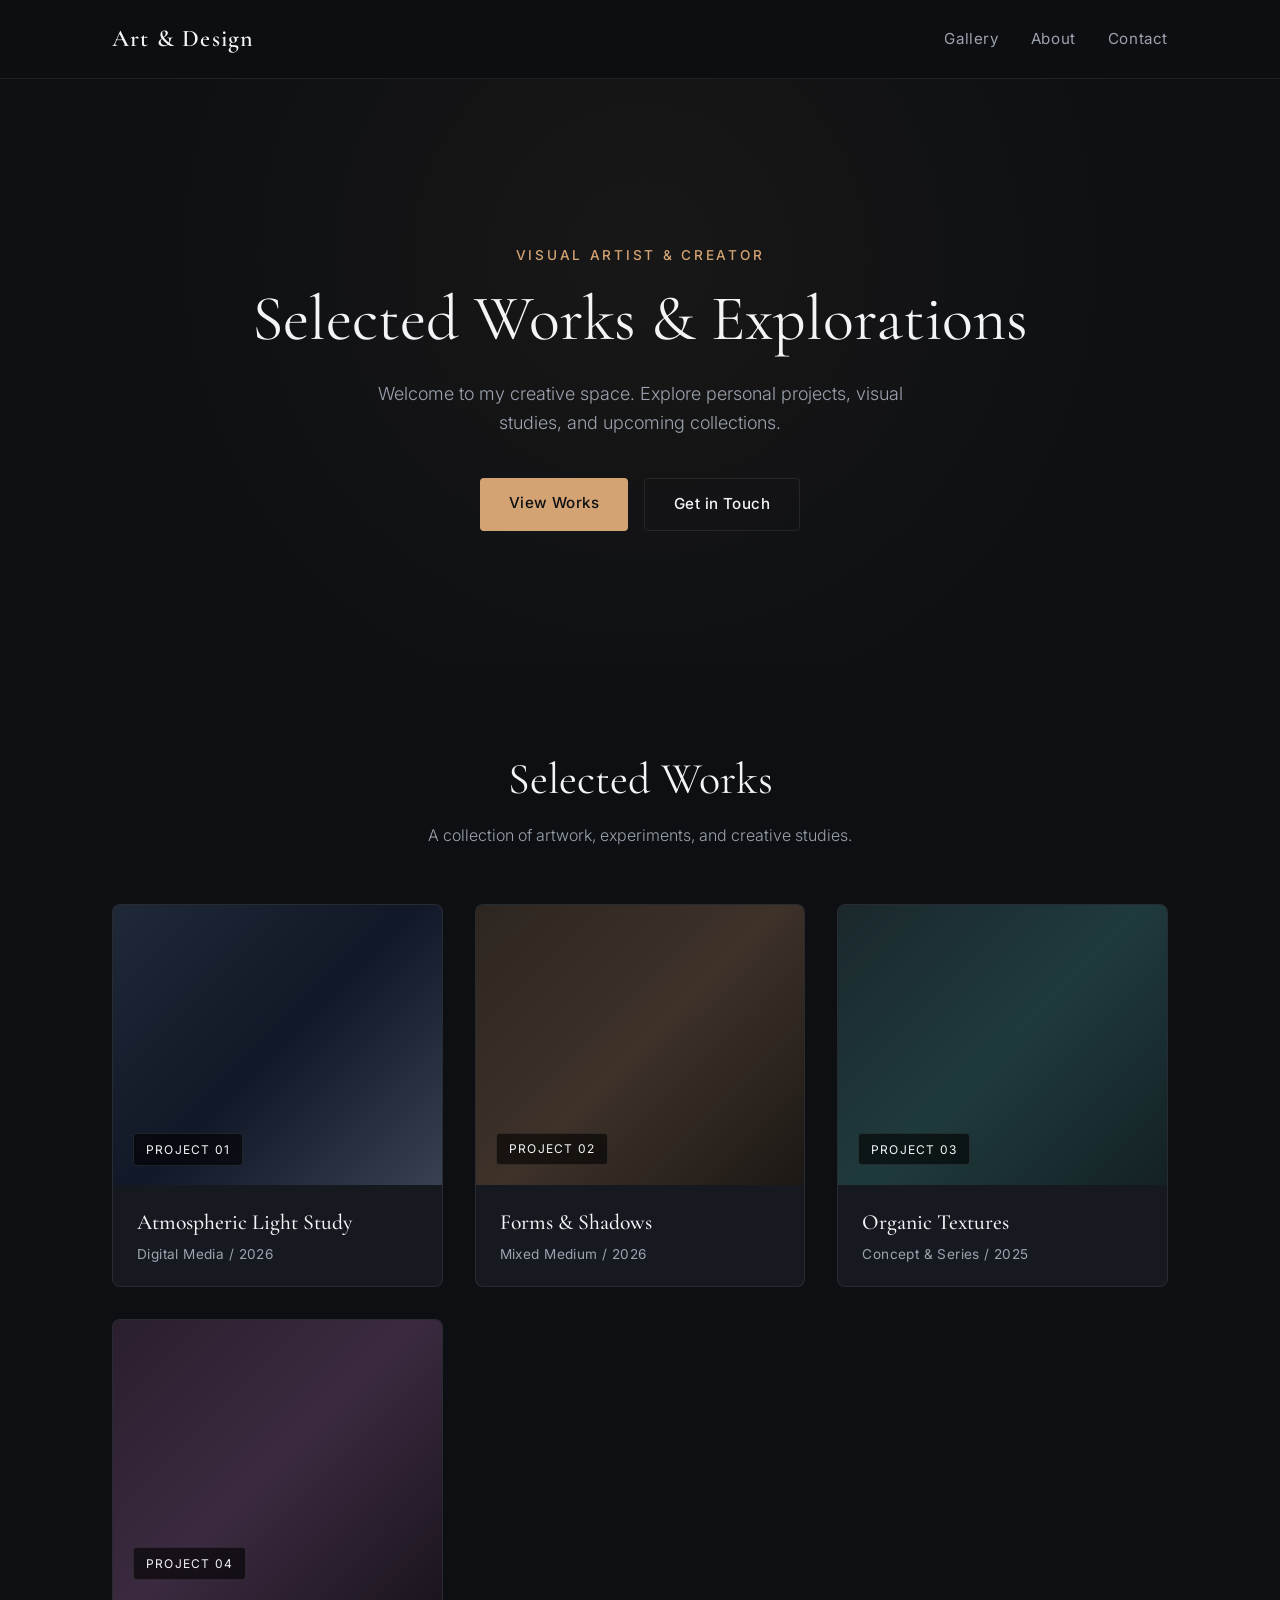
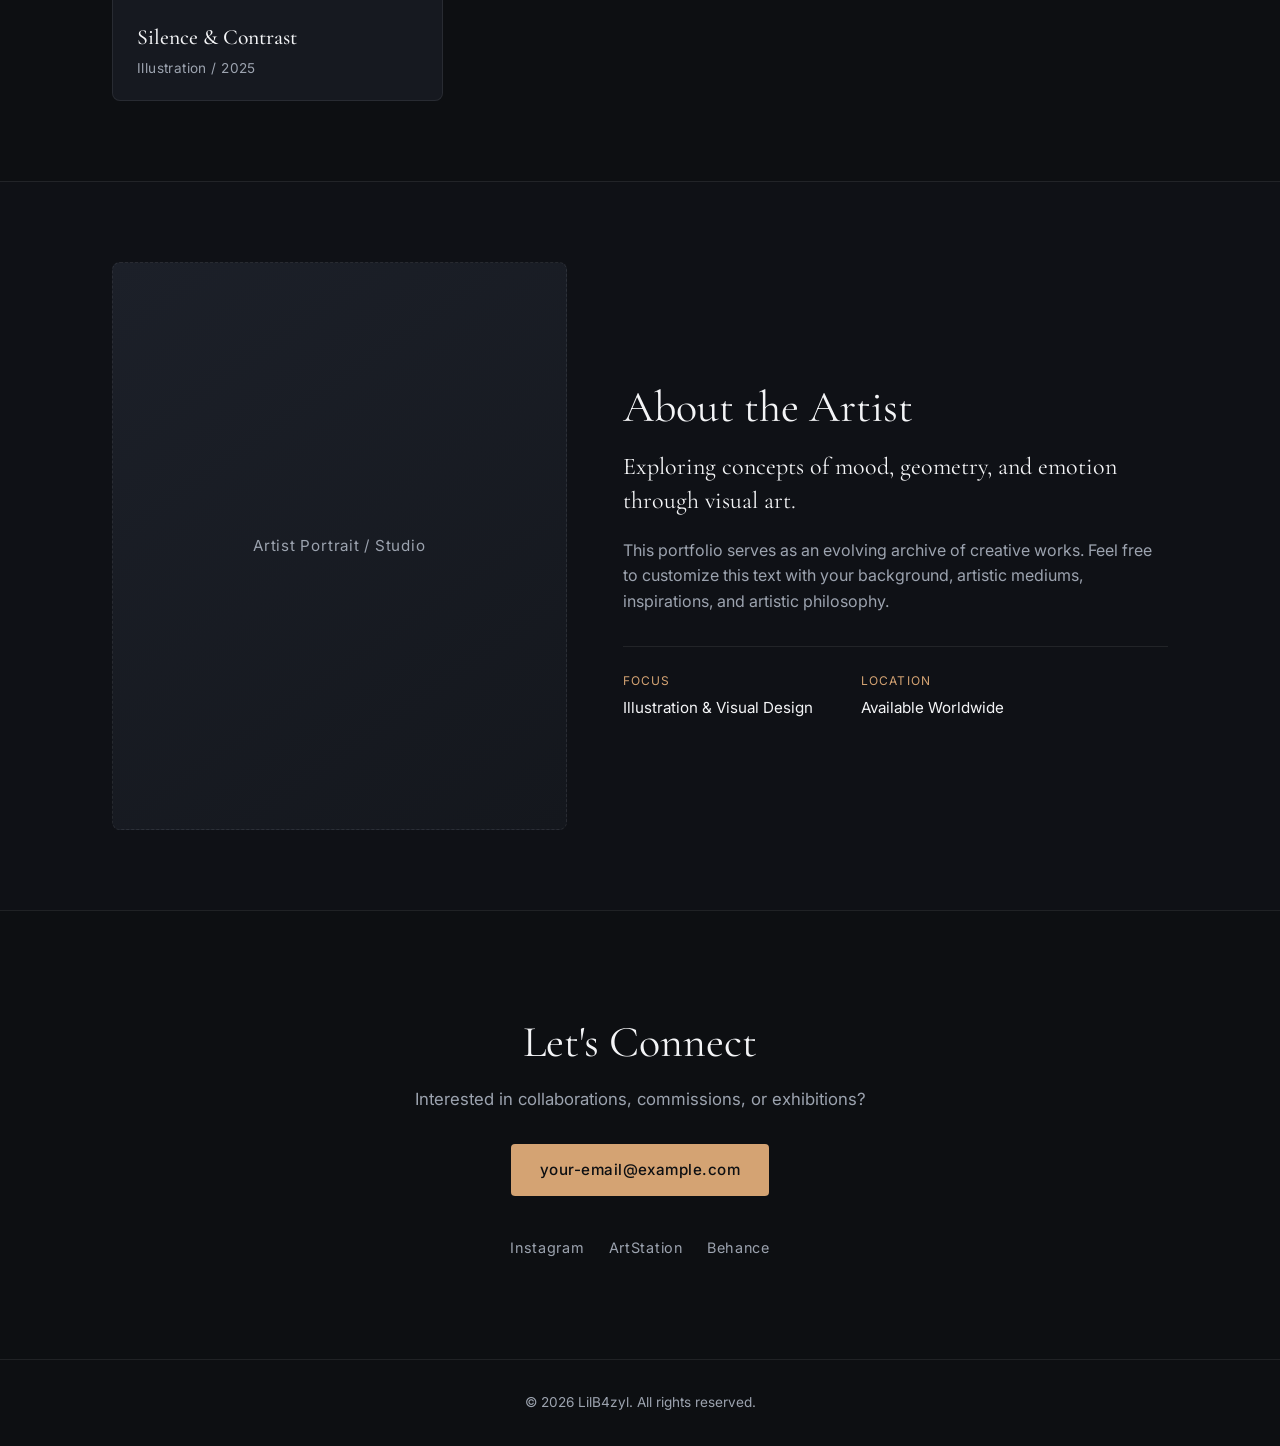
==== index.html @ 08ea194c "Add index.html and style.css for portfolio" ====
<!DOCTYPE html>
<html lang="en">
<head>
  <meta charset="UTF-8">
  <meta name="viewport" content="width=device-width, initial-scale=1.0">
  <meta name="description" content="Artistic portfolio showcasing selected creative works, projects, and visual art.">
  <title>Portfolio — Creative Works</title>
  
  <!-- Google Fonts for artistic & editorial typography -->
  <link rel="preconnect" href="https://fonts.googleapis.com">
  <link rel="preconnect" href="https://fonts.gstatic.com" crossorigin>
  <link href="https://fonts.googleapis.com/css2?family=Cormorant+Garamond:ital,wght@0,400;0,600;1,400&family=Inter:wght@300;400;500&display=swap" rel="stylesheet">
  
  <!-- Main Stylesheet -->
  <link rel="stylesheet" href="style.css">
</head>
<body>

  <!-- Navigation Bar -->
  <header class="site-header" id="header">
    <div class="nav-container">
      <a href="#hero" class="brand-logo">Art &amp; Design</a>
      <nav class="nav-menu" id="nav-menu">
        <a href="#gallery" class="nav-link">Gallery</a>
        <a href="#about" class="nav-link">About</a>
        <a href="#contact" class="nav-link">Contact</a>
      </nav>
    </div>
  </header>

  <!-- Hero Section -->
  <section class="hero-section" id="hero">
    <div class="hero-content">
      <p class="hero-tagline">Visual Artist &amp; Creator</p>
      <h1 class="hero-title">Selected Works &amp; Explorations</h1>
      <p class="hero-description">
        Welcome to my creative space. Explore personal projects, visual studies, and upcoming collections.
      </p>
      <div class="hero-actions">
        <a href="#gallery" class="btn btn-primary">View Works</a>
        <a href="#contact" class="btn btn-secondary">Get in Touch</a>
      </div>
    </div>
  </section>

  <!-- Gallery Section -->
  <main>
    <section class="gallery-section" id="gallery">
      <div class="section-container">
        <div class="section-header">
          <h2 class="section-title">Selected Works</h2>
          <p class="section-subtitle">A collection of artwork, experiments, and creative studies.</p>
        </div>

        <div class="gallery-grid" id="gallery-grid">
          <!-- Artwork Card 1 -->
          <article class="art-card">
            <div class="art-card-preview preview-1">
              <span class="preview-badge">Project 01</span>
            </div>
            <div class="art-card-info">
              <h3 class="art-card-title">Atmospheric Light Study</h3>
              <p class="art-card-meta">Digital Media / 2026</p>
            </div>
          </article>

          <!-- Artwork Card 2 -->
          <article class="art-card">
            <div class="art-card-preview preview-2">
              <span class="preview-badge">Project 02</span>
            </div>
            <div class="art-card-info">
              <h3 class="art-card-title">Forms &amp; Shadows</h3>
              <p class="art-card-meta">Mixed Medium / 2026</p>
            </div>
          </article>

          <!-- Artwork Card 3 -->
          <article class="art-card">
            <div class="art-card-preview preview-3">
              <span class="preview-badge">Project 03</span>
            </div>
            <div class="art-card-info">
              <h3 class="art-card-title">Organic Textures</h3>
              <p class="art-card-meta">Concept &amp; Series / 2025</p>
            </div>
          </article>

          <!-- Artwork Card 4 -->
          <article class="art-card">
            <div class="art-card-preview preview-4">
              <span class="preview-badge">Project 04</span>
            </div>
            <div class="art-card-info">
              <h3 class="art-card-title">Silence &amp; Contrast</h3>
              <p class="art-card-meta">Illustration / 2025</p>
            </div>
          </article>
        </div>
      </div>
    </section>

    <!-- About Section -->
    <section class="about-section" id="about">
      <div class="section-container about-grid">
        <div class="about-visual">
          <div class="portrait-placeholder">
            <span>Artist Portrait / Studio</span>
          </div>
        </div>
        <div class="about-text">
          <h2 class="section-title">About the Artist</h2>
          <p class="about-lead">
            Exploring concepts of mood, geometry, and emotion through visual art.
          </p>
          <p class="about-body">
            This portfolio serves as an evolving archive of creative works. 
            Feel free to customize this text with your background, artistic mediums, inspirations, and artistic philosophy.
          </p>
          <div class="about-details">
            <div class="detail-item">
              <span class="detail-label">Focus</span>
              <span class="detail-value">Illustration &amp; Visual Design</span>
            </div>
            <div class="detail-item">
              <span class="detail-label">Location</span>
              <span class="detail-value">Available Worldwide</span>
            </div>
          </div>
        </div>
      </div>
    </section>

    <!-- Contact Section -->
    <section class="contact-section" id="contact">
      <div class="section-container contact-container">
        <h2 class="section-title">Let's Connect</h2>
        <p class="contact-subtitle">Interested in collaborations, commissions, or exhibitions?</p>
        <div class="contact-links">
          <a href="mailto:your-email@example.com" class="btn btn-primary" id="email-button">your-email@example.com</a>
        </div>
        <div class="social-links">
          <a href="#" class="social-link" target="_blank" rel="noopener noreferrer">Instagram</a>
          <a href="#" class="social-link" target="_blank" rel="noopener noreferrer">ArtStation</a>
          <a href="#" class="social-link" target="_blank" rel="noopener noreferrer">Behance</a>
        </div>
      </div>
    </section>
  </main>

  <!-- Footer -->
  <footer class="site-footer">
    <div class="footer-container">
      <p>&copy; 2026 LilB4zyl. All rights reserved.</p>
    </div>
  </footer>

</body>
</html>
---- style.css ----
/* ==========================================================================
   Artistic Portfolio Stylesheet
   - Simple, modern, and easily customizable design system
   ========================================================================== */

/* --------------------------------------------------------------------------
   1. Design Tokens & CSS Variables
   Change these colors and fonts to easily tweak the entire look and feel.
   -------------------------------------------------------------------------- */
:root {
  --bg-color: #0d0f12;          /* Deep dark canvas background */
  --surface-color: #161920;     /* Card and panel background */
  --surface-hover: #1e222b;     /* Card hover background */
  --border-color: rgba(255, 255, 255, 0.08);

  --text-main: #f3f4f6;         /* Primary text */
  --text-muted: #9ca3af;        /* Secondary & subtitle text */
  --accent: #d4a373;            /* Warm artistic accent */
  --accent-light: #faedcd;

  --font-serif: 'Cormorant Garamond', Georgia, serif;
  --font-sans: 'Inter', -apple-system, BlinkMacSystemFont, 'Segoe UI', Roboto, sans-serif;

  --max-width: 1120px;
  --transition: all 0.3s ease;
}

/* --------------------------------------------------------------------------
   2. Reset & Global Styles
   -------------------------------------------------------------------------- */
* {
  margin: 0;
  padding: 0;
  box-sizing: border-box;
}

html {
  scroll-behavior: smooth;
  font-size: 16px;
}

body {
  background-color: var(--bg-color);
  color: var(--text-main);
  font-family: var(--font-sans);
  line-height: 1.6;
  -webkit-font-smoothing: antialiased;
}

a {
  color: inherit;
  text-decoration: none;
  transition: var(--transition);
}

/* --------------------------------------------------------------------------
   3. Header & Navigation
   -------------------------------------------------------------------------- */
.site-header {
  position: sticky;
  top: 0;
  z-index: 100;
  background: rgba(13, 15, 18, 0.85);
  backdrop-filter: blur(12px);
  border-bottom: 1px solid var(--border-color);
}

.nav-container {
  max-width: var(--max-width);
  margin: 0 auto;
  padding: 1.25rem 2rem;
  display: flex;
  justify-content: space-between;
  align-items: center;
}

.brand-logo {
  font-family: var(--font-serif);
  font-size: 1.5rem;
  font-weight: 600;
  letter-spacing: 0.05em;
  color: var(--text-main);
}

.brand-logo:hover {
  color: var(--accent);
}

.nav-menu {
  display: flex;
  gap: 2rem;
}

.nav-link {
  font-size: 0.95rem;
  color: var(--text-muted);
  font-weight: 400;
  letter-spacing: 0.04em;
}

.nav-link:hover {
  color: var(--accent);
}

/* --------------------------------------------------------------------------
   4. Hero Section
   -------------------------------------------------------------------------- */
.hero-section {
  min-height: 65vh;
  display: flex;
  align-items: center;
  justify-content: center;
  text-align: center;
  padding: 6rem 2rem 4rem;
  background: radial-gradient(circle at 50% 30%, rgba(212, 163, 115, 0.06), transparent 70%);
}

.hero-content {
  max-width: 780px;
}

.hero-tagline {
  text-transform: uppercase;
  letter-spacing: 0.2em;
  font-size: 0.85rem;
  color: var(--accent);
  margin-bottom: 1rem;
  font-weight: 500;
}

.hero-title {
  font-family: var(--font-serif);
  font-size: clamp(2.5rem, 5vw, 4.2rem);
  font-weight: 400;
  line-height: 1.15;
  margin-bottom: 1.5rem;
  color: var(--text-main);
}

.hero-description {
  font-size: 1.125rem;
  color: var(--text-muted);
  font-weight: 300;
  margin-bottom: 2.5rem;
  max-width: 580px;
  margin-left: auto;
  margin-right: auto;
}

.hero-actions {
  display: flex;
  gap: 1rem;
  justify-content: center;
  flex-wrap: wrap;
}

/* --------------------------------------------------------------------------
   5. Buttons
   -------------------------------------------------------------------------- */
.btn {
  display: inline-block;
  padding: 0.85rem 1.8rem;
  border-radius: 4px;
  font-size: 0.95rem;
  font-weight: 500;
  letter-spacing: 0.03em;
  cursor: pointer;
  transition: var(--transition);
}

.btn-primary {
  background-color: var(--accent);
  color: #0d0f12;
}

.btn-primary:hover {
  background-color: var(--accent-light);
  transform: translateY(-2px);
}

.btn-secondary {
  border: 1px solid var(--border-color);
  background-color: transparent;
  color: var(--text-main);
}

.btn-secondary:hover {
  border-color: var(--text-muted);
  background-color: rgba(255, 255, 255, 0.05);
}

/* --------------------------------------------------------------------------
   6. Shared Section Layout
   -------------------------------------------------------------------------- */
.section-container {
  max-width: var(--max-width);
  margin: 0 auto;
  padding: 5rem 2rem;
}

.section-header {
  text-align: center;
  margin-bottom: 3.5rem;
}

.section-title {
  font-family: var(--font-serif);
  font-size: clamp(2rem, 3.5vw, 2.75rem);
  font-weight: 400;
  margin-bottom: 0.5rem;
}

.section-subtitle {
  color: var(--text-muted);
  font-size: 1rem;
  font-weight: 300;
}

/* --------------------------------------------------------------------------
   7. Gallery Section & Cards
   -------------------------------------------------------------------------- */
.gallery-grid {
  display: grid;
  grid-template-columns: repeat(auto-fit, minmax(280px, 1fr));
  gap: 2rem;
}

.art-card {
  background: var(--surface-color);
  border-radius: 8px;
  overflow: hidden;
  border: 1px solid var(--border-color);
  transition: var(--transition);
  cursor: pointer;
}

.art-card:hover {
  transform: translateY(-6px);
  border-color: rgba(212, 163, 115, 0.35);
  box-shadow: 0 16px 30px rgba(0, 0, 0, 0.4);
}

.art-card-preview {
  height: 280px;
  display: flex;
  align-items: flex-end;
  justify-content: flex-start;
  padding: 1.25rem;
  position: relative;
  background-size: cover;
  background-position: center;
}

/* Artistic gradient previews (replace with your actual image urls: background-image: url('...')) */
.preview-1 {
  background: linear-gradient(135deg, #1f2937, #111827, #374151);
}

.preview-2 {
  background: linear-gradient(135deg, #2d2620, #3e3229, #1c1815);
}

.preview-3 {
  background: linear-gradient(135deg, #1b282c, #1f3a3d, #142124);
}

.preview-4 {
  background: linear-gradient(135deg, #2a1f2d, #3b2a40, #1b151e);
}

.preview-badge {
  font-size: 0.75rem;
  text-transform: uppercase;
  letter-spacing: 0.1em;
  background: rgba(0, 0, 0, 0.6);
  backdrop-filter: blur(4px);
  padding: 0.35rem 0.75rem;
  border-radius: 4px;
  color: var(--text-main);
  border: 1px solid rgba(255, 255, 255, 0.1);
}

.art-card-info {
  padding: 1.25rem 1.5rem;
}

.art-card-title {
  font-family: var(--font-serif);
  font-size: 1.35rem;
  font-weight: 500;
  margin-bottom: 0.25rem;
}

.art-card-meta {
  color: var(--text-muted);
  font-size: 0.85rem;
  letter-spacing: 0.03em;
}

/* --------------------------------------------------------------------------
   8. About Section
   -------------------------------------------------------------------------- */
.about-section {
  border-top: 1px solid var(--border-color);
  background: rgba(22, 25, 32, 0.3);
}

.about-grid {
  display: grid;
  grid-template-columns: 1fr 1.2fr;
  gap: 3.5rem;
  align-items: center;
}

.portrait-placeholder {
  width: 100%;
  aspect-ratio: 4 / 5;
  background: linear-gradient(145deg, #1c2029, #14171d);
  border: 1px dashed var(--border-color);
  border-radius: 8px;
  display: flex;
  align-items: center;
  justify-content: center;
  color: var(--text-muted);
  font-size: 0.95rem;
  letter-spacing: 0.05em;
}

.about-lead {
  font-family: var(--font-serif);
  font-size: 1.5rem;
  line-height: 1.4;
  color: var(--text-main);
  margin-bottom: 1.25rem;
}

.about-body {
  color: var(--text-muted);
  font-size: 1rem;
  margin-bottom: 2rem;
}

.about-details {
  display: flex;
  gap: 3rem;
  border-top: 1px solid var(--border-color);
  padding-top: 1.5rem;
}

.detail-label {
  display: block;
  font-size: 0.75rem;
  text-transform: uppercase;
  letter-spacing: 0.1em;
  color: var(--accent);
  margin-bottom: 0.25rem;
}

.detail-value {
  font-size: 0.95rem;
  color: var(--text-main);
}

/* --------------------------------------------------------------------------
   9. Contact Section
   -------------------------------------------------------------------------- */
.contact-section {
  border-top: 1px solid var(--border-color);
}

.contact-container {
  text-align: center;
  padding: 6rem 2rem;
}

.contact-subtitle {
  color: var(--text-muted);
  margin-bottom: 2rem;
  font-size: 1.05rem;
}

.contact-links {
  margin-bottom: 2.5rem;
}

.social-links {
  display: flex;
  justify-content: center;
  gap: 1.5rem;
}

.social-link {
  color: var(--text-muted);
  font-size: 0.9rem;
  letter-spacing: 0.05em;
  position: relative;
  padding-bottom: 4px;
}

.social-link:hover {
  color: var(--accent);
}

/* --------------------------------------------------------------------------
   10. Footer
   -------------------------------------------------------------------------- */
.site-footer {
  border-top: 1px solid var(--border-color);
  padding: 2rem;
  text-align: center;
  font-size: 0.85rem;
  color: var(--text-muted);
}

/* --------------------------------------------------------------------------
   11. Responsiveness
   -------------------------------------------------------------------------- */
@media (max-width: 768px) {
  .nav-container {
    flex-direction: column;
    gap: 1rem;
  }

  .about-grid {
    grid-template-columns: 1fr;
    gap: 2rem;
  }

  .about-details {
    flex-direction: column;
    gap: 1rem;
  }
}
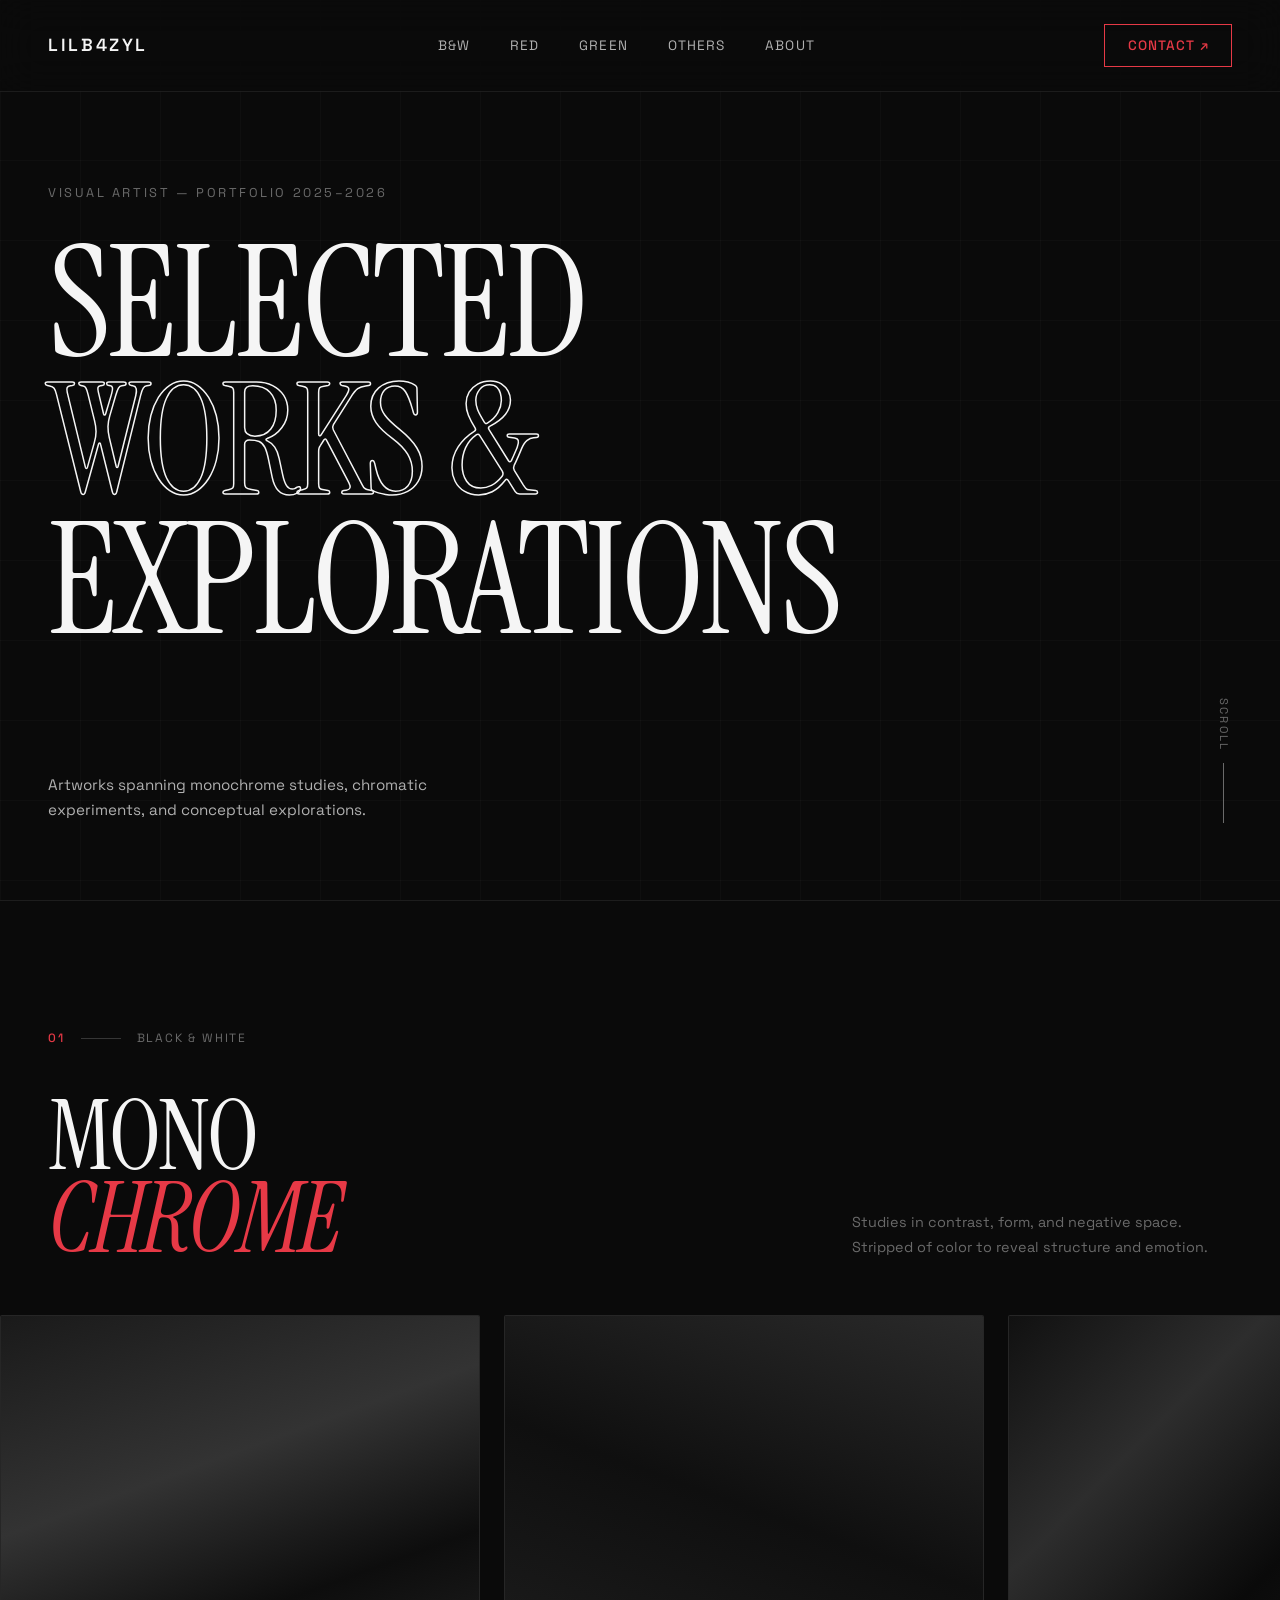
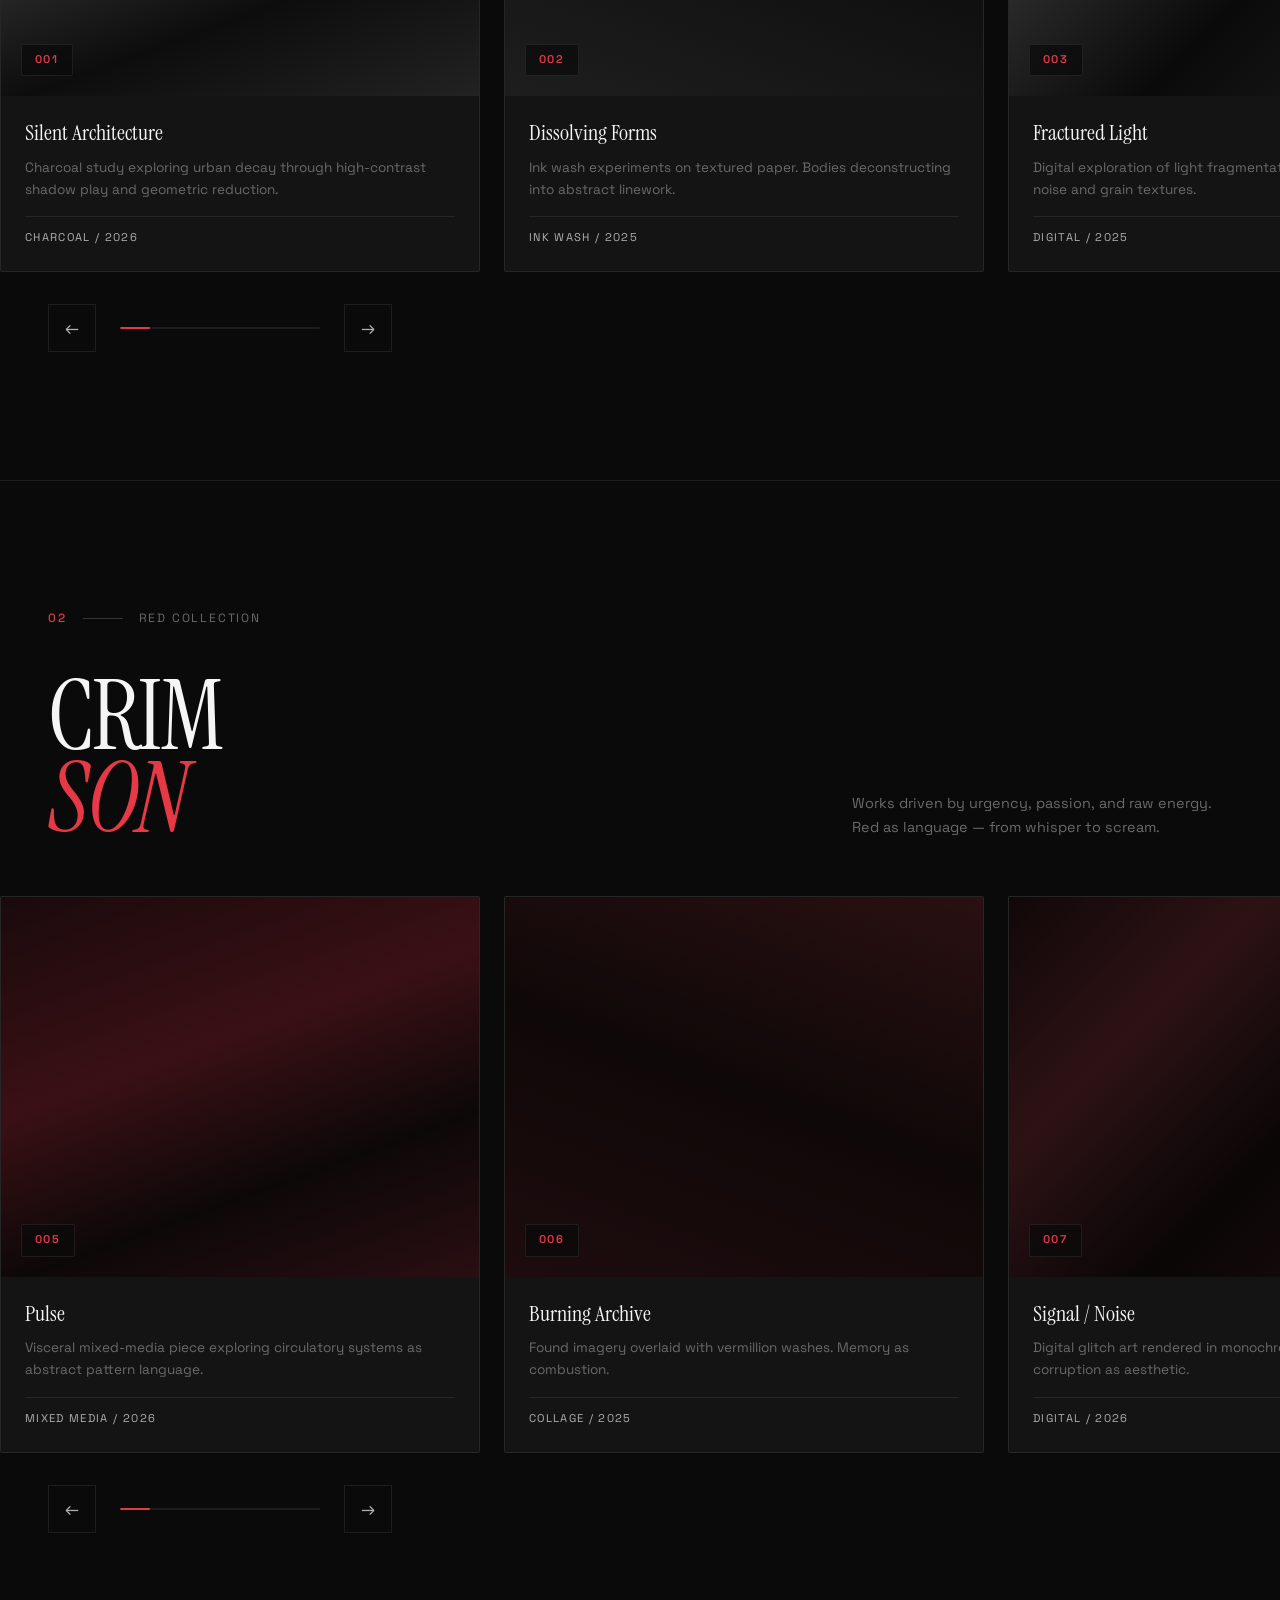
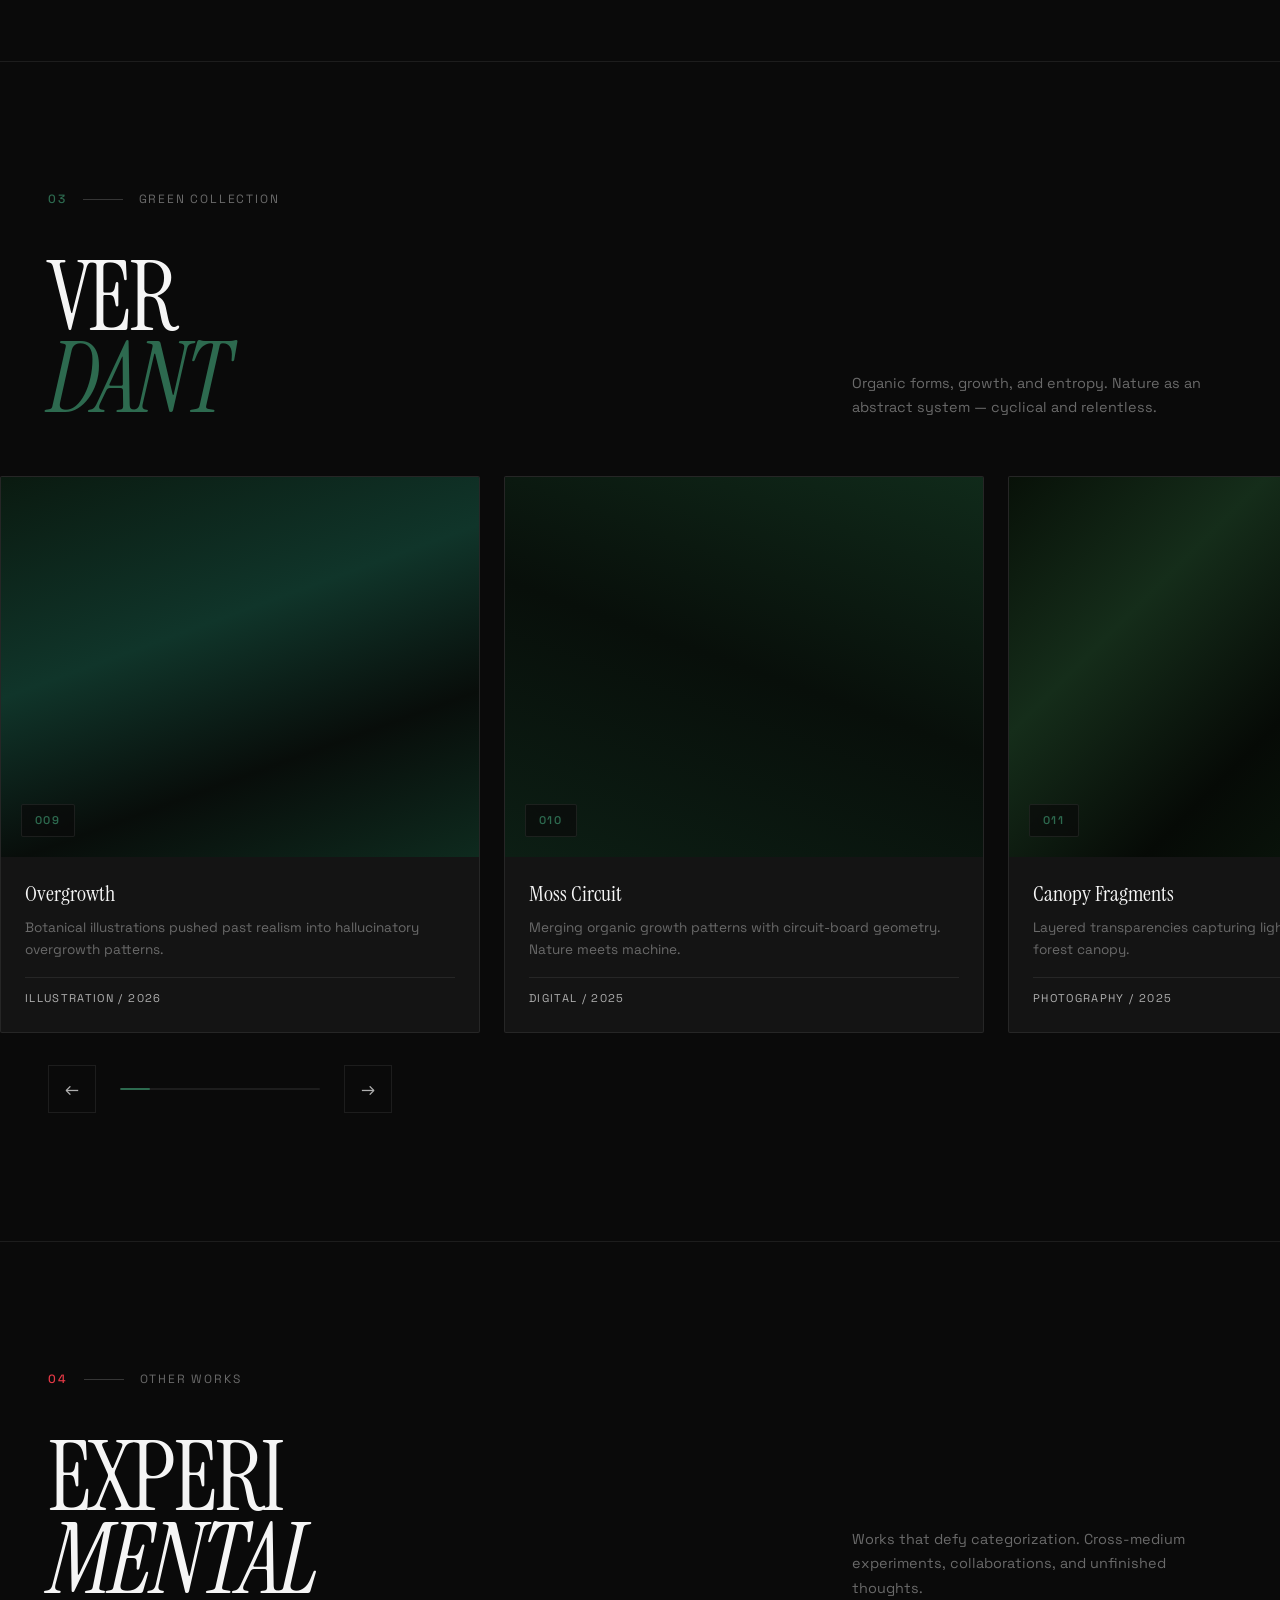
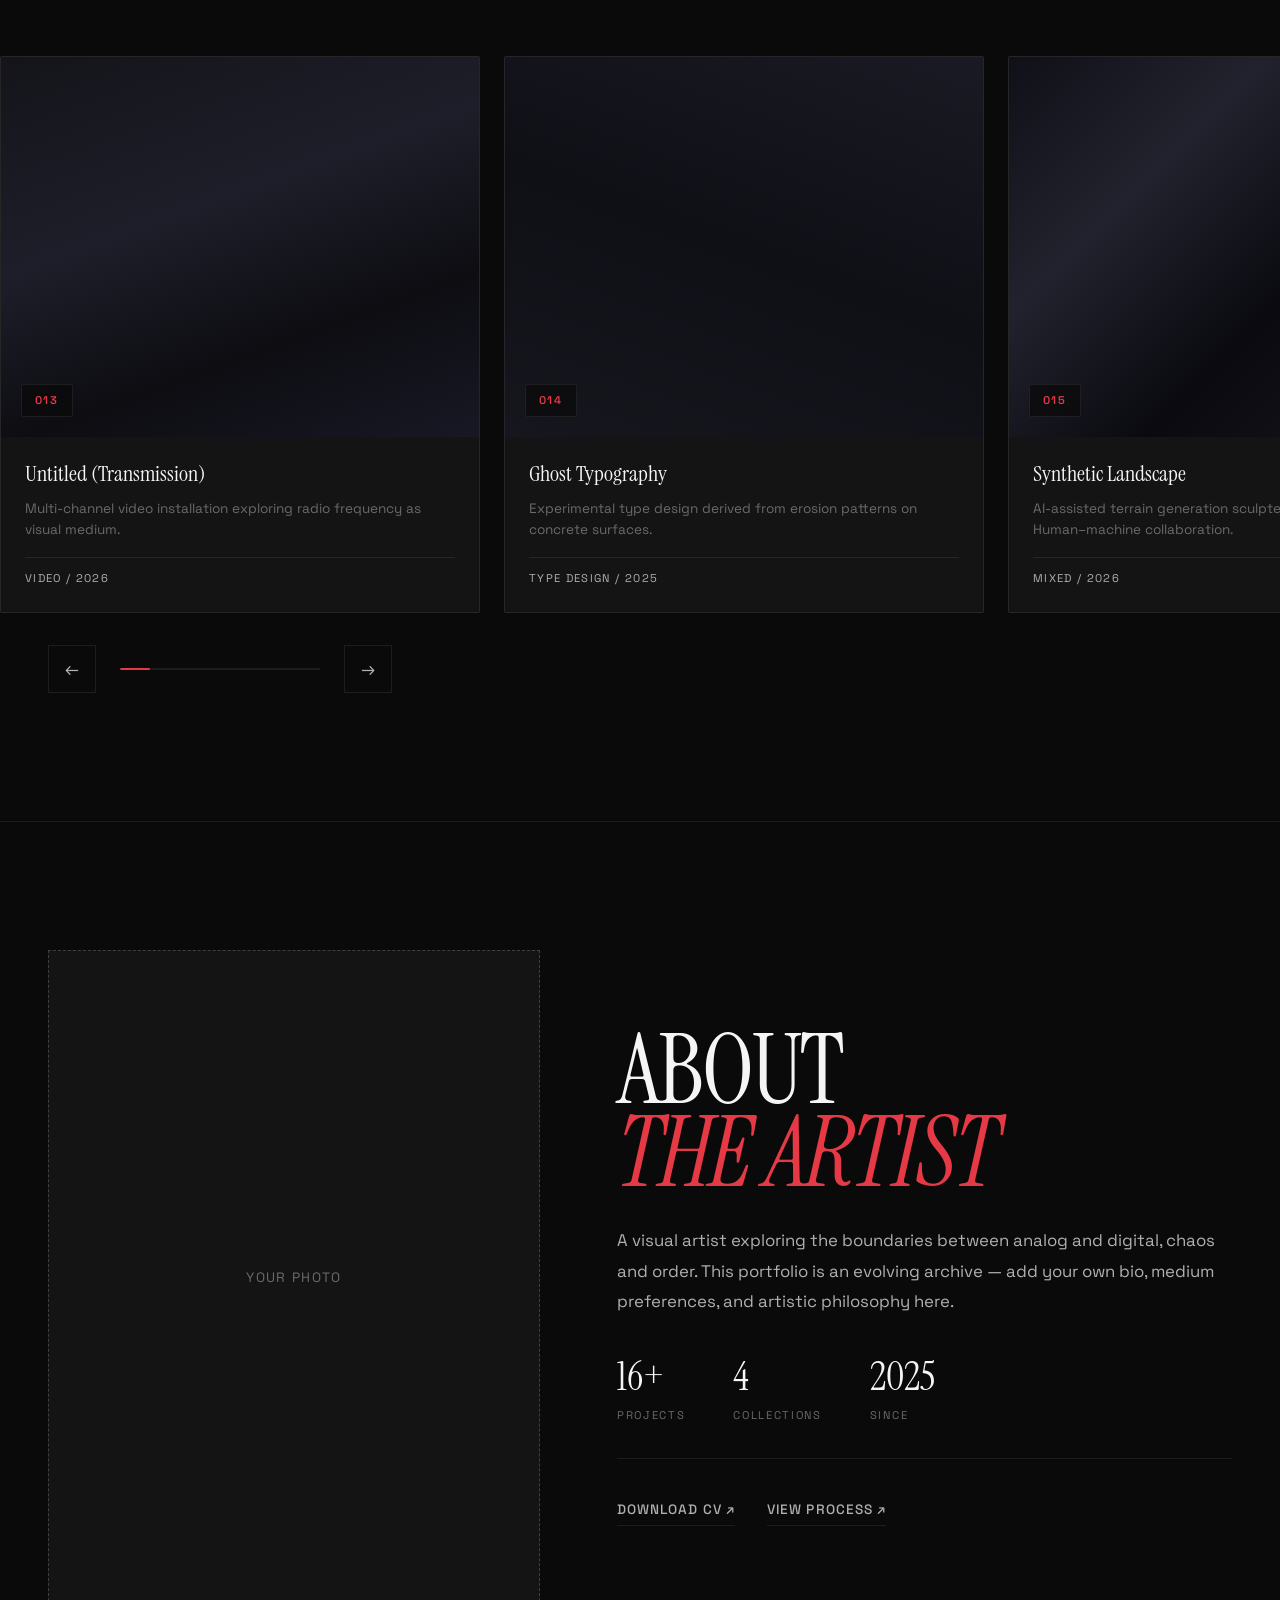
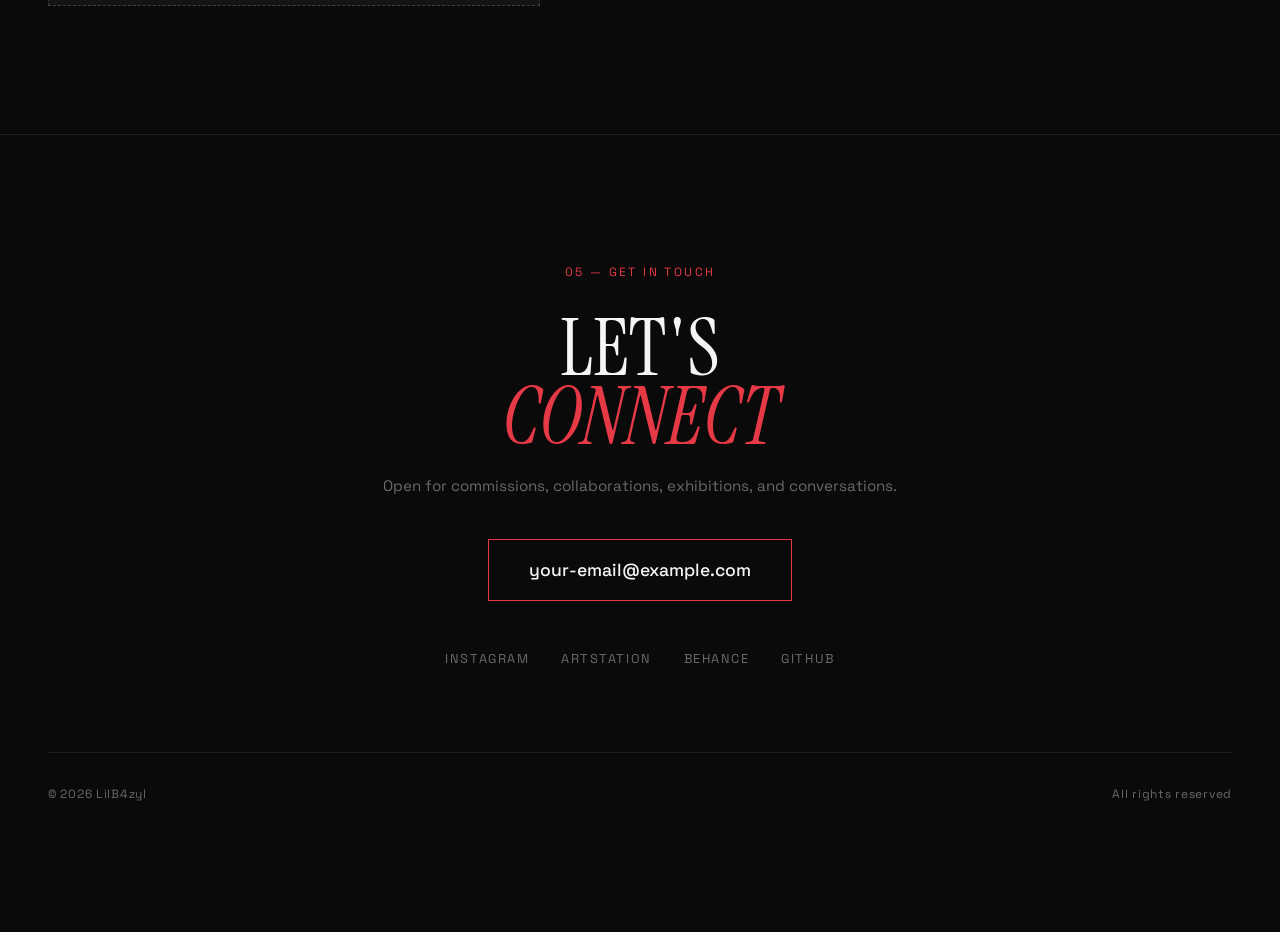
==== commit 9597d9e4: "edit" ====
--- a/index.html
+++ b/index.html
@@ -3,157 +3,406 @@
 <head>
   <meta charset="UTF-8">
   <meta name="viewport" content="width=device-width, initial-scale=1.0">
-  <meta name="description" content="Artistic portfolio showcasing selected creative works, projects, and visual art.">
-  <title>Portfolio — Creative Works</title>
-  
-  <!-- Google Fonts for artistic & editorial typography -->
+  <meta name="description" content="Artistic portfolio — visual works across monochrome, red, green, and experimental collections.">
+  <title>LilB4zyl — Portfolio</title>
+
   <link rel="preconnect" href="https://fonts.googleapis.com">
   <link rel="preconnect" href="https://fonts.gstatic.com" crossorigin>
-  <link href="https://fonts.googleapis.com/css2?family=Cormorant+Garamond:ital,wght@0,400;0,600;1,400&family=Inter:wght@300;400;500&display=swap" rel="stylesheet">
-  
-  <!-- Main Stylesheet -->
+  <link href="https://fonts.googleapis.com/css2?family=Space+Grotesk:wght@300;400;500;600;700&family=Instrument+Serif:ital@0;1&display=swap" rel="stylesheet">
+
   <link rel="stylesheet" href="style.css">
 </head>
 <body>
 
-  <!-- Navigation Bar -->
-  <header class="site-header" id="header">
-    <div class="nav-container">
-      <a href="#hero" class="brand-logo">Art &amp; Design</a>
-      <nav class="nav-menu" id="nav-menu">
-        <a href="#gallery" class="nav-link">Gallery</a>
-        <a href="#about" class="nav-link">About</a>
-        <a href="#contact" class="nav-link">Contact</a>
-      </nav>
-    </div>
+  <!-- Loader Overlay -->
+  <div class="loader" id="loader">
+    <div class="loader-text">PORTFOLIO</div>
+    <div class="loader-bar"><div class="loader-fill"></div></div>
+  </div>
+
+  <!-- Navigation -->
+  <header class="nav" id="nav">
+    <a href="#hero" class="nav-brand">LilB4zyl</a>
+    <nav class="nav-links">
+      <a href="#bw" class="nav-link" data-index="01">B&W</a>
+      <a href="#red" class="nav-link" data-index="02">Red</a>
+      <a href="#green" class="nav-link" data-index="03">Green</a>
+      <a href="#others" class="nav-link" data-index="04">Others</a>
+      <a href="#about" class="nav-link" data-index="05">About</a>
+    </nav>
+    <a href="#contact" class="nav-cta">Contact ↗</a>
   </header>
 
   <!-- Hero Section -->
-  <section class="hero-section" id="hero">
-    <div class="hero-content">
-      <p class="hero-tagline">Visual Artist &amp; Creator</p>
-      <h1 class="hero-title">Selected Works &amp; Explorations</h1>
-      <p class="hero-description">
-        Welcome to my creative space. Explore personal projects, visual studies, and upcoming collections.
-      </p>
-      <div class="hero-actions">
-        <a href="#gallery" class="btn btn-primary">View Works</a>
-        <a href="#contact" class="btn btn-secondary">Get in Touch</a>
-      </div>
-    </div>
-  </section>
-
-  <!-- Gallery Section -->
-  <main>
-    <section class="gallery-section" id="gallery">
-      <div class="section-container">
-        <div class="section-header">
-          <h2 class="section-title">Selected Works</h2>
-          <p class="section-subtitle">A collection of artwork, experiments, and creative studies.</p>
-        </div>
-
-        <div class="gallery-grid" id="gallery-grid">
-          <!-- Artwork Card 1 -->
-          <article class="art-card">
-            <div class="art-card-preview preview-1">
-              <span class="preview-badge">Project 01</span>
-            </div>
-            <div class="art-card-info">
-              <h3 class="art-card-title">Atmospheric Light Study</h3>
-              <p class="art-card-meta">Digital Media / 2026</p>
-            </div>
-          </article>
-
-          <!-- Artwork Card 2 -->
-          <article class="art-card">
-            <div class="art-card-preview preview-2">
-              <span class="preview-badge">Project 02</span>
-            </div>
-            <div class="art-card-info">
-              <h3 class="art-card-title">Forms &amp; Shadows</h3>
-              <p class="art-card-meta">Mixed Medium / 2026</p>
-            </div>
-          </article>
-
-          <!-- Artwork Card 3 -->
-          <article class="art-card">
-            <div class="art-card-preview preview-3">
-              <span class="preview-badge">Project 03</span>
-            </div>
-            <div class="art-card-info">
-              <h3 class="art-card-title">Organic Textures</h3>
-              <p class="art-card-meta">Concept &amp; Series / 2025</p>
-            </div>
-          </article>
-
-          <!-- Artwork Card 4 -->
-          <article class="art-card">
-            <div class="art-card-preview preview-4">
-              <span class="preview-badge">Project 04</span>
-            </div>
-            <div class="art-card-info">
-              <h3 class="art-card-title">Silence &amp; Contrast</h3>
-              <p class="art-card-meta">Illustration / 2025</p>
-            </div>
-          </article>
-        </div>
-      </div>
-    </section>
-
-    <!-- About Section -->
-    <section class="about-section" id="about">
-      <div class="section-container about-grid">
-        <div class="about-visual">
-          <div class="portrait-placeholder">
-            <span>Artist Portrait / Studio</span>
-          </div>
-        </div>
-        <div class="about-text">
-          <h2 class="section-title">About the Artist</h2>
-          <p class="about-lead">
-            Exploring concepts of mood, geometry, and emotion through visual art.
-          </p>
-          <p class="about-body">
-            This portfolio serves as an evolving archive of creative works. 
-            Feel free to customize this text with your background, artistic mediums, inspirations, and artistic philosophy.
-          </p>
-          <div class="about-details">
-            <div class="detail-item">
-              <span class="detail-label">Focus</span>
-              <span class="detail-value">Illustration &amp; Visual Design</span>
-            </div>
-            <div class="detail-item">
-              <span class="detail-label">Location</span>
-              <span class="detail-value">Available Worldwide</span>
-            </div>
-          </div>
-        </div>
-      </div>
-    </section>
-
-    <!-- Contact Section -->
-    <section class="contact-section" id="contact">
-      <div class="section-container contact-container">
-        <h2 class="section-title">Let's Connect</h2>
-        <p class="contact-subtitle">Interested in collaborations, commissions, or exhibitions?</p>
-        <div class="contact-links">
-          <a href="mailto:your-email@example.com" class="btn btn-primary" id="email-button">your-email@example.com</a>
-        </div>
-        <div class="social-links">
-          <a href="#" class="social-link" target="_blank" rel="noopener noreferrer">Instagram</a>
-          <a href="#" class="social-link" target="_blank" rel="noopener noreferrer">ArtStation</a>
-          <a href="#" class="social-link" target="_blank" rel="noopener noreferrer">Behance</a>
-        </div>
-      </div>
-    </section>
-  </main>
-
-  <!-- Footer -->
-  <footer class="site-footer">
-    <div class="footer-container">
-      <p>&copy; 2026 LilB4zyl. All rights reserved.</p>
+  <section class="hero" id="hero">
+    <div class="hero-inner">
+      <p class="hero-eyebrow">Visual Artist — Portfolio 2025–2026</p>
+      <h1 class="hero-title">
+        <span class="title-line">SELECTED</span>
+        <span class="title-line title-outline">WORKS &</span>
+        <span class="title-line">EXPLORATIONS</span>
+      </h1>
+      <div class="hero-footer">
+        <p class="hero-desc">Artworks spanning monochrome studies, chromatic experiments, and conceptual explorations.</p>
+        <a href="#bw" class="scroll-indicator">
+          <span class="scroll-text">Scroll</span>
+          <span class="scroll-line"></span>
+        </a>
+      </div>
+    </div>
+    <!-- Decorative grid lines -->
+    <div class="hero-grid-overlay"></div>
+  </section>
+
+  <!-- ============================================================
+       SECTION: BLACK & WHITE ARTWORKS
+       ============================================================ -->
+  <section class="gallery-section" id="bw">
+    <div class="section-label">
+      <span class="label-index">01</span>
+      <span class="label-line"></span>
+      <span class="label-text">Black & White</span>
+    </div>
+
+    <div class="section-intro">
+      <h2 class="section-title">MONO<br><em>CHROME</em></h2>
+      <p class="section-desc">Studies in contrast, form, and negative space. Stripped of color to reveal structure and emotion.</p>
+    </div>
+
+    <!-- Horizontal Scrolling Gallery -->
+    <div class="carousel-wrapper">
+      <div class="carousel" data-carousel="bw">
+        <article class="project-card">
+          <div class="card-image bw-img-1">
+            <span class="card-number">001</span>
+          </div>
+          <div class="card-info">
+            <h3 class="card-title">Silent Architecture</h3>
+            <p class="card-desc">Charcoal study exploring urban decay through high-contrast shadow play and geometric reduction.</p>
+            <span class="card-tag">Charcoal / 2026</span>
+          </div>
+        </article>
+
+        <article class="project-card">
+          <div class="card-image bw-img-2">
+            <span class="card-number">002</span>
+          </div>
+          <div class="card-info">
+            <h3 class="card-title">Dissolving Forms</h3>
+            <p class="card-desc">Ink wash experiments on textured paper. Bodies deconstructing into abstract linework.</p>
+            <span class="card-tag">Ink Wash / 2025</span>
+          </div>
+        </article>
+
+        <article class="project-card">
+          <div class="card-image bw-img-3">
+            <span class="card-number">003</span>
+          </div>
+          <div class="card-info">
+            <h3 class="card-title">Fractured Light</h3>
+            <p class="card-desc">Digital exploration of light fragmentation through monochrome noise and grain textures.</p>
+            <span class="card-tag">Digital / 2025</span>
+          </div>
+        </article>
+
+        <article class="project-card">
+          <div class="card-image bw-img-4">
+            <span class="card-number">004</span>
+          </div>
+          <div class="card-info">
+            <h3 class="card-title">Void Portrait</h3>
+            <p class="card-desc">A series of portraits where subjects emerge from and retreat into absolute darkness.</p>
+            <span class="card-tag">Mixed Media / 2025</span>
+          </div>
+        </article>
+      </div>
+
+      <div class="carousel-controls">
+        <button class="carousel-btn carousel-prev" data-target="bw" aria-label="Previous">←</button>
+        <div class="carousel-progress">
+          <div class="carousel-progress-fill" data-progress="bw"></div>
+        </div>
+        <button class="carousel-btn carousel-next" data-target="bw" aria-label="Next">→</button>
+      </div>
+    </div>
+  </section>
+
+  <!-- ============================================================
+       SECTION: RED ARTWORKS
+       ============================================================ -->
+  <section class="gallery-section section-red" id="red">
+    <div class="section-label">
+      <span class="label-index">02</span>
+      <span class="label-line"></span>
+      <span class="label-text">Red Collection</span>
+    </div>
+
+    <div class="section-intro">
+      <h2 class="section-title">CRIM<br><em>SON</em></h2>
+      <p class="section-desc">Works driven by urgency, passion, and raw energy. Red as language — from whisper to scream.</p>
+    </div>
+
+    <div class="carousel-wrapper">
+      <div class="carousel" data-carousel="red">
+        <article class="project-card">
+          <div class="card-image red-img-1">
+            <span class="card-number">005</span>
+          </div>
+          <div class="card-info">
+            <h3 class="card-title">Pulse</h3>
+            <p class="card-desc">Visceral mixed-media piece exploring circulatory systems as abstract pattern language.</p>
+            <span class="card-tag">Mixed Media / 2026</span>
+          </div>
+        </article>
+
+        <article class="project-card">
+          <div class="card-image red-img-2">
+            <span class="card-number">006</span>
+          </div>
+          <div class="card-info">
+            <h3 class="card-title">Burning Archive</h3>
+            <p class="card-desc">Found imagery overlaid with vermillion washes. Memory as combustion.</p>
+            <span class="card-tag">Collage / 2025</span>
+          </div>
+        </article>
+
+        <article class="project-card">
+          <div class="card-image red-img-3">
+            <span class="card-number">007</span>
+          </div>
+          <div class="card-info">
+            <h3 class="card-title">Signal / Noise</h3>
+            <p class="card-desc">Digital glitch art rendered in monochrome red. Exploring data corruption as aesthetic.</p>
+            <span class="card-tag">Digital / 2026</span>
+          </div>
+        </article>
+
+        <article class="project-card">
+          <div class="card-image red-img-4">
+            <span class="card-number">008</span>
+          </div>
+          <div class="card-info">
+            <h3 class="card-title">Anatomy of Rage</h3>
+            <p class="card-desc">Aggressive brushwork on large-format canvas. Pure emotional discharge in red oxide.</p>
+            <span class="card-tag">Oil / 2025</span>
+          </div>
+        </article>
+      </div>
+
+      <div class="carousel-controls">
+        <button class="carousel-btn carousel-prev" data-target="red" aria-label="Previous">←</button>
+        <div class="carousel-progress">
+          <div class="carousel-progress-fill" data-progress="red"></div>
+        </div>
+        <button class="carousel-btn carousel-next" data-target="red" aria-label="Next">→</button>
+      </div>
+    </div>
+  </section>
+
+  <!-- ============================================================
+       SECTION: GREEN ARTWORKS
+       ============================================================ -->
+  <section class="gallery-section section-green" id="green">
+    <div class="section-label">
+      <span class="label-index">03</span>
+      <span class="label-line"></span>
+      <span class="label-text">Green Collection</span>
+    </div>
+
+    <div class="section-intro">
+      <h2 class="section-title">VER<br><em>DANT</em></h2>
+      <p class="section-desc">Organic forms, growth, and entropy. Nature as an abstract system — cyclical and relentless.</p>
+    </div>
+
+    <div class="carousel-wrapper">
+      <div class="carousel" data-carousel="green">
+        <article class="project-card">
+          <div class="card-image green-img-1">
+            <span class="card-number">009</span>
+          </div>
+          <div class="card-info">
+            <h3 class="card-title">Overgrowth</h3>
+            <p class="card-desc">Botanical illustrations pushed past realism into hallucinatory overgrowth patterns.</p>
+            <span class="card-tag">Illustration / 2026</span>
+          </div>
+        </article>
+
+        <article class="project-card">
+          <div class="card-image green-img-2">
+            <span class="card-number">010</span>
+          </div>
+          <div class="card-info">
+            <h3 class="card-title">Moss Circuit</h3>
+            <p class="card-desc">Merging organic growth patterns with circuit-board geometry. Nature meets machine.</p>
+            <span class="card-tag">Digital / 2025</span>
+          </div>
+        </article>
+
+        <article class="project-card">
+          <div class="card-image green-img-3">
+            <span class="card-number">011</span>
+          </div>
+          <div class="card-info">
+            <h3 class="card-title">Canopy Fragments</h3>
+            <p class="card-desc">Layered transparencies capturing light filtered through dense forest canopy.</p>
+            <span class="card-tag">Photography / 2025</span>
+          </div>
+        </article>
+
+        <article class="project-card">
+          <div class="card-image green-img-4">
+            <span class="card-number">012</span>
+          </div>
+          <div class="card-info">
+            <h3 class="card-title">Decomposition Study</h3>
+            <p class="card-desc">Time-lapse watercolor series documenting organic decay as beautiful transformation.</p>
+            <span class="card-tag">Watercolor / 2025</span>
+          </div>
+        </article>
+      </div>
+
+      <div class="carousel-controls">
+        <button class="carousel-btn carousel-prev" data-target="green" aria-label="Previous">←</button>
+        <div class="carousel-progress">
+          <div class="carousel-progress-fill" data-progress="green"></div>
+        </div>
+        <button class="carousel-btn carousel-next" data-target="green" aria-label="Next">→</button>
+      </div>
+    </div>
+  </section>
+
+  <!-- ============================================================
+       SECTION: OTHERS
+       ============================================================ -->
+  <section class="gallery-section section-others" id="others">
+    <div class="section-label">
+      <span class="label-index">04</span>
+      <span class="label-line"></span>
+      <span class="label-text">Other Works</span>
+    </div>
+
+    <div class="section-intro">
+      <h2 class="section-title">EXPERI<br><em>MENTAL</em></h2>
+      <p class="section-desc">Works that defy categorization. Cross-medium experiments, collaborations, and unfinished thoughts.</p>
+    </div>
+
+    <div class="carousel-wrapper">
+      <div class="carousel" data-carousel="others">
+        <article class="project-card">
+          <div class="card-image other-img-1">
+            <span class="card-number">013</span>
+          </div>
+          <div class="card-info">
+            <h3 class="card-title">Untitled (Transmission)</h3>
+            <p class="card-desc">Multi-channel video installation exploring radio frequency as visual medium.</p>
+            <span class="card-tag">Video / 2026</span>
+          </div>
+        </article>
+
+        <article class="project-card">
+          <div class="card-image other-img-2">
+            <span class="card-number">014</span>
+          </div>
+          <div class="card-info">
+            <h3 class="card-title">Ghost Typography</h3>
+            <p class="card-desc">Experimental type design derived from erosion patterns on concrete surfaces.</p>
+            <span class="card-tag">Type Design / 2025</span>
+          </div>
+        </article>
+
+        <article class="project-card">
+          <div class="card-image other-img-3">
+            <span class="card-number">015</span>
+          </div>
+          <div class="card-info">
+            <h3 class="card-title">Synthetic Landscape</h3>
+            <p class="card-desc">AI-assisted terrain generation sculpted and repainted by hand. Human–machine collaboration.</p>
+            <span class="card-tag">Mixed / 2026</span>
+          </div>
+        </article>
+
+        <article class="project-card">
+          <div class="card-image other-img-4">
+            <span class="card-number">016</span>
+          </div>
+          <div class="card-info">
+            <h3 class="card-title">Sound Drawings</h3>
+            <p class="card-desc">Marks generated in direct response to ambient field recordings. Drawing as listening.</p>
+            <span class="card-tag">Pen / 2025</span>
+          </div>
+        </article>
+      </div>
+
+      <div class="carousel-controls">
+        <button class="carousel-btn carousel-prev" data-target="others" aria-label="Previous">←</button>
+        <div class="carousel-progress">
+          <div class="carousel-progress-fill" data-progress="others"></div>
+        </div>
+        <button class="carousel-btn carousel-next" data-target="others" aria-label="Next">→</button>
+      </div>
+    </div>
+  </section>
+
+  <!-- ============================================================
+       ABOUT SECTION
+       ============================================================ -->
+  <section class="about" id="about">
+    <div class="about-inner">
+      <div class="about-portrait">
+        <div class="portrait-frame">
+          <span>Your Photo</span>
+        </div>
+      </div>
+      <div class="about-content">
+        <h2 class="section-title">ABOUT<br><em>THE ARTIST</em></h2>
+        <p class="about-bio">
+          A visual artist exploring the boundaries between analog and digital, chaos and order.
+          This portfolio is an evolving archive — add your own bio, medium preferences, and artistic philosophy here.
+        </p>
+        <div class="about-stats">
+          <div class="stat">
+            <span class="stat-number">16+</span>
+            <span class="stat-label">Projects</span>
+          </div>
+          <div class="stat">
+            <span class="stat-number">4</span>
+            <span class="stat-label">Collections</span>
+          </div>
+          <div class="stat">
+            <span class="stat-number">2025</span>
+            <span class="stat-label">Since</span>
+          </div>
+        </div>
+        <div class="about-links">
+          <a href="#" class="btn-link">Download CV ↗</a>
+          <a href="#" class="btn-link">View Process ↗</a>
+        </div>
+      </div>
+    </div>
+  </section>
+
+  <!-- ============================================================
+       CONTACT / FOOTER
+       ============================================================ -->
+  <footer class="contact" id="contact">
+    <div class="contact-inner">
+      <p class="contact-eyebrow">05 — Get in Touch</p>
+      <h2 class="contact-title">LET'S<br><em>CONNECT</em></h2>
+      <p class="contact-desc">Open for commissions, collaborations, exhibitions, and conversations.</p>
+      <a href="mailto:your-email@example.com" class="contact-email">your-email@example.com</a>
+      <div class="contact-socials">
+        <a href="#" class="social" target="_blank" rel="noopener noreferrer">Instagram</a>
+        <a href="#" class="social" target="_blank" rel="noopener noreferrer">ArtStation</a>
+        <a href="#" class="social" target="_blank" rel="noopener noreferrer">Behance</a>
+        <a href="#" class="social" target="_blank" rel="noopener noreferrer">GitHub</a>
+      </div>
+    </div>
+    <div class="footer-bottom">
+      <span>&copy; 2026 LilB4zyl</span>
+      <span>All rights reserved</span>
     </div>
   </footer>
 
+  <script src="script.js"></script>
 </body>
 </html>
--- a/style.css
+++ b/style.css
@@ -1,34 +1,51 @@
 /* ==========================================================================
-   Artistic Portfolio Stylesheet
-   - Simple, modern, and easily customizable design system
+   LilB4zyl Portfolio — Futuristic Minimal
+   Black & White + Red Accent Palette
    ========================================================================== */
 
 /* --------------------------------------------------------------------------
-   1. Design Tokens & CSS Variables
-   Change these colors and fonts to easily tweak the entire look and feel.
+   1. Design Tokens
    -------------------------------------------------------------------------- */
 :root {
-  --bg-color: #0d0f12;          /* Deep dark canvas background */
-  --surface-color: #161920;     /* Card and panel background */
-  --surface-hover: #1e222b;     /* Card hover background */
-  --border-color: rgba(255, 255, 255, 0.08);
-
-  --text-main: #f3f4f6;         /* Primary text */
-  --text-muted: #9ca3af;        /* Secondary & subtitle text */
-  --accent: #d4a373;            /* Warm artistic accent */
-  --accent-light: #faedcd;
-
-  --font-serif: 'Cormorant Garamond', Georgia, serif;
-  --font-sans: 'Inter', -apple-system, BlinkMacSystemFont, 'Segoe UI', Roboto, sans-serif;
-
-  --max-width: 1120px;
-  --transition: all 0.3s ease;
-}
-
-/* --------------------------------------------------------------------------
-   2. Reset & Global Styles
-   -------------------------------------------------------------------------- */
-* {
+  /* Core Palette */
+  --black: #0a0a0a;
+  --black-soft: #111111;
+  --black-card: #141414;
+  --black-elevated: #1a1a1a;
+  --white: #f5f5f5;
+  --white-dim: #b0b0b0;
+  --white-muted: #6a6a6a;
+  --border: rgba(255, 255, 255, 0.08);
+  --border-hover: rgba(255, 255, 255, 0.18);
+
+  /* Accent */
+  --red: #e63946;
+  --red-glow: rgba(230, 57, 70, 0.15);
+  --red-dim: #c1121f;
+
+  /* Section-specific accents */
+  --green: #2d6a4f;
+  --green-glow: rgba(45, 106, 79, 0.15);
+
+  /* Typography */
+  --font-display: 'Instrument Serif', Georgia, serif;
+  --font-body: 'Space Grotesk', -apple-system, BlinkMacSystemFont, 'Segoe UI', sans-serif;
+
+  /* Spacing */
+  --max-w: 1400px;
+  --section-pad: clamp(4rem, 10vw, 8rem);
+
+  /* Transitions */
+  --ease: cubic-bezier(0.16, 1, 0.3, 1);
+  --t-fast: 0.25s var(--ease);
+  --t-med: 0.5s var(--ease);
+  --t-slow: 0.8s var(--ease);
+}
+
+/* --------------------------------------------------------------------------
+   2. Reset & Base
+   -------------------------------------------------------------------------- */
+*, *::before, *::after {
   margin: 0;
   padding: 0;
   box-sizing: border-box;
@@ -37,397 +54,818 @@
 html {
   scroll-behavior: smooth;
   font-size: 16px;
+  scrollbar-width: thin;
+  scrollbar-color: var(--white-muted) var(--black);
 }
 
 body {
-  background-color: var(--bg-color);
-  color: var(--text-main);
-  font-family: var(--font-sans);
+  background: var(--black);
+  color: var(--white);
+  font-family: var(--font-body);
   line-height: 1.6;
   -webkit-font-smoothing: antialiased;
+  overflow-x: hidden;
 }
 
 a {
   color: inherit;
   text-decoration: none;
-  transition: var(--transition);
-}
-
-/* --------------------------------------------------------------------------
-   3. Header & Navigation
-   -------------------------------------------------------------------------- */
-.site-header {
-  position: sticky;
-  top: 0;
-  z-index: 100;
-  background: rgba(13, 15, 18, 0.85);
-  backdrop-filter: blur(12px);
-  border-bottom: 1px solid var(--border-color);
-}
-
-.nav-container {
-  max-width: var(--max-width);
-  margin: 0 auto;
-  padding: 1.25rem 2rem;
-  display: flex;
-  justify-content: space-between;
-  align-items: center;
-}
-
-.brand-logo {
-  font-family: var(--font-serif);
-  font-size: 1.5rem;
-  font-weight: 600;
-  letter-spacing: 0.05em;
-  color: var(--text-main);
-}
-
-.brand-logo:hover {
-  color: var(--accent);
-}
-
-.nav-menu {
-  display: flex;
-  gap: 2rem;
-}
-
-.nav-link {
-  font-size: 0.95rem;
-  color: var(--text-muted);
-  font-weight: 400;
-  letter-spacing: 0.04em;
-}
-
-.nav-link:hover {
-  color: var(--accent);
-}
-
-/* --------------------------------------------------------------------------
-   4. Hero Section
-   -------------------------------------------------------------------------- */
-.hero-section {
-  min-height: 65vh;
-  display: flex;
+  transition: color var(--t-fast);
+}
+
+button {
+  font-family: inherit;
+  border: none;
+  background: none;
+  cursor: pointer;
+  color: inherit;
+}
+
+::selection {
+  background: var(--red);
+  color: var(--white);
+}
+
+/* --------------------------------------------------------------------------
+   3. Loader
+   -------------------------------------------------------------------------- */
+.loader {
+  position: fixed;
+  inset: 0;
+  z-index: 9999;
+  background: var(--black);
+  display: flex;
+  flex-direction: column;
   align-items: center;
   justify-content: center;
-  text-align: center;
-  padding: 6rem 2rem 4rem;
-  background: radial-gradient(circle at 50% 30%, rgba(212, 163, 115, 0.06), transparent 70%);
-}
-
-.hero-content {
-  max-width: 780px;
-}
-
-.hero-tagline {
-  text-transform: uppercase;
+  gap: 2rem;
+  transition: opacity 0.6s ease, visibility 0.6s ease;
+}
+
+.loader.hidden {
+  opacity: 0;
+  visibility: hidden;
+  pointer-events: none;
+}
+
+.loader-text {
+  font-family: var(--font-display);
+  font-size: clamp(2rem, 5vw, 4rem);
+  letter-spacing: 0.3em;
+  color: var(--white);
+}
+
+.loader-bar {
+  width: 200px;
+  height: 2px;
+  background: var(--border);
+  border-radius: 1px;
+  overflow: hidden;
+}
+
+.loader-fill {
+  width: 0%;
+  height: 100%;
+  background: var(--red);
+  animation: loaderFill 1.6s var(--ease) forwards;
+}
+
+@keyframes loaderFill {
+  to { width: 100%; }
+}
+
+/* --------------------------------------------------------------------------
+   4. Navigation
+   -------------------------------------------------------------------------- */
+.nav {
+  position: fixed;
+  top: 0;
+  left: 0;
+  right: 0;
+  z-index: 1000;
+  display: flex;
+  align-items: center;
+  justify-content: space-between;
+  padding: 1.5rem clamp(1.5rem, 4vw, 3rem);
+  background: rgba(10, 10, 10, 0.7);
+  backdrop-filter: blur(20px);
+  -webkit-backdrop-filter: blur(20px);
+  border-bottom: 1px solid var(--border);
+  transition: transform var(--t-med);
+}
+
+.nav.nav-hidden {
+  transform: translateY(-100%);
+}
+
+.nav-brand {
+  font-family: var(--font-body);
+  font-size: 1.1rem;
+  font-weight: 600;
+  letter-spacing: 0.15em;
+  text-transform: uppercase;
+}
+
+.nav-brand:hover {
+  color: var(--red);
+}
+
+.nav-links {
+  display: flex;
+  gap: 2.5rem;
+}
+
+.nav-link {
+  font-size: 0.85rem;
+  font-weight: 400;
+  letter-spacing: 0.08em;
+  text-transform: uppercase;
+  color: var(--white-dim);
+  position: relative;
+}
+
+.nav-link::before {
+  content: attr(data-index);
+  font-size: 0.6rem;
+  position: absolute;
+  top: -0.6rem;
+  left: 0;
+  color: var(--white-muted);
+  opacity: 0;
+  transform: translateY(4px);
+  transition: var(--t-fast);
+}
+
+.nav-link:hover {
+  color: var(--white);
+}
+
+.nav-link:hover::before {
+  opacity: 1;
+  transform: translateY(0);
+}
+
+.nav-cta {
+  font-size: 0.85rem;
+  font-weight: 500;
+  letter-spacing: 0.08em;
+  text-transform: uppercase;
+  color: var(--red);
+  border: 1px solid var(--red);
+  padding: 0.6rem 1.4rem;
+  transition: var(--t-fast);
+}
+
+.nav-cta:hover {
+  background: var(--red);
+  color: var(--white);
+}
+
+/* --------------------------------------------------------------------------
+   5. Hero Section
+   -------------------------------------------------------------------------- */
+.hero {
+  min-height: 100vh;
+  display: flex;
+  align-items: flex-end;
+  padding: 0 clamp(1.5rem, 4vw, 3rem) clamp(3rem, 6vw, 5rem);
+  position: relative;
+  overflow: hidden;
+}
+
+.hero-inner {
+  width: 100%;
+  max-width: var(--max-w);
+  margin: 0 auto;
+  position: relative;
+  z-index: 2;
+}
+
+.hero-eyebrow {
+  font-size: 0.8rem;
   letter-spacing: 0.2em;
+  text-transform: uppercase;
+  color: var(--white-muted);
+  margin-bottom: 2rem;
+}
+
+.hero-title {
+  margin-bottom: 3rem;
+}
+
+.title-line {
+  display: block;
+  font-family: var(--font-display);
+  font-size: clamp(4rem, 12vw, 10rem);
+  font-weight: 400;
+  line-height: 0.9;
+  letter-spacing: -0.02em;
+}
+
+.title-outline {
+  -webkit-text-stroke: 1.5px var(--white);
+  color: transparent;
+}
+
+.title-outline em {
+  -webkit-text-stroke: 1.5px var(--red);
+  font-style: italic;
+}
+
+.hero-footer {
+  display: flex;
+  justify-content: space-between;
+  align-items: flex-end;
+  gap: 2rem;
+}
+
+.hero-desc {
+  max-width: 420px;
+  font-size: 0.95rem;
+  color: var(--white-dim);
+  line-height: 1.7;
+}
+
+.scroll-indicator {
+  display: flex;
+  flex-direction: column;
+  align-items: center;
+  gap: 0.75rem;
+  color: var(--white-muted);
+}
+
+.scroll-text {
+  font-size: 0.7rem;
+  letter-spacing: 0.2em;
+  text-transform: uppercase;
+  writing-mode: vertical-rl;
+}
+
+.scroll-line {
+  display: block;
+  width: 1px;
+  height: 60px;
+  background: var(--white-muted);
+  position: relative;
+  overflow: hidden;
+}
+
+.scroll-line::after {
+  content: '';
+  position: absolute;
+  top: -100%;
+  left: 0;
+  width: 100%;
+  height: 100%;
+  background: var(--red);
+  animation: scrollPulse 2s ease-in-out infinite;
+}
+
+@keyframes scrollPulse {
+  0% { top: -100%; }
+  50% { top: 100%; }
+  100% { top: 100%; }
+}
+
+/* Hero grid overlay for futuristic feel */
+.hero-grid-overlay {
+  position: absolute;
+  inset: 0;
+  background-image:
+    linear-gradient(var(--border) 1px, transparent 1px),
+    linear-gradient(90deg, var(--border) 1px, transparent 1px);
+  background-size: 80px 80px;
+  opacity: 0.3;
+  pointer-events: none;
+}
+
+/* --------------------------------------------------------------------------
+   6. Gallery Sections (shared)
+   -------------------------------------------------------------------------- */
+.gallery-section {
+  padding: var(--section-pad) 0;
+  border-top: 1px solid var(--border);
+  position: relative;
+}
+
+/* Section Label (sticky sidebar index) */
+.section-label {
+  display: flex;
+  align-items: center;
+  gap: 1rem;
+  padding: 0 clamp(1.5rem, 4vw, 3rem);
+  margin-bottom: 3rem;
+}
+
+.label-index {
+  font-family: var(--font-body);
+  font-size: 0.75rem;
+  font-weight: 500;
+  letter-spacing: 0.15em;
+  color: var(--red);
+}
+
+.label-line {
+  flex: 0 0 40px;
+  height: 1px;
+  background: var(--border-hover);
+}
+
+.label-text {
+  font-size: 0.75rem;
+  letter-spacing: 0.15em;
+  text-transform: uppercase;
+  color: var(--white-muted);
+}
+
+/* Section Intro */
+.section-intro {
+  display: flex;
+  justify-content: space-between;
+  align-items: flex-end;
+  gap: 2rem;
+  padding: 0 clamp(1.5rem, 4vw, 3rem);
+  margin-bottom: 3.5rem;
+}
+
+.section-title {
+  font-family: var(--font-display);
+  font-size: clamp(3rem, 8vw, 6rem);
+  font-weight: 400;
+  line-height: 0.85;
+  letter-spacing: -0.02em;
+}
+
+.section-title em {
+  font-style: italic;
+  color: var(--red);
+}
+
+/* Green section overrides */
+.section-green .section-title em {
+  color: var(--green);
+}
+
+.section-green .label-index {
+  color: var(--green);
+}
+
+.section-green .card-number {
+  color: var(--green);
+}
+
+.section-green .carousel-progress-fill {
+  background: var(--green) !important;
+}
+
+.section-green .carousel-btn:hover {
+  border-color: var(--green) !important;
+  color: var(--green) !important;
+}
+
+/* Others section uses white accent */
+.section-others .section-title em {
+  color: var(--white);
+}
+
+.section-desc {
+  max-width: 380px;
+  font-size: 0.9rem;
+  color: var(--white-muted);
+  line-height: 1.7;
+  flex-shrink: 0;
+}
+
+/* --------------------------------------------------------------------------
+   7. Horizontal Carousel
+   -------------------------------------------------------------------------- */
+.carousel-wrapper {
+  position: relative;
+}
+
+.carousel {
+  display: flex;
+  gap: 1.5rem;
+  padding: 0 clamp(1.5rem, 4vw, 3rem);
+  overflow-x: auto;
+  scroll-snap-type: x mandatory;
+  -webkit-overflow-scrolling: touch;
+  scrollbar-width: none;
+  cursor: grab;
+}
+
+.carousel::-webkit-scrollbar {
+  display: none;
+}
+
+.carousel:active {
+  cursor: grabbing;
+}
+
+/* --------------------------------------------------------------------------
+   8. Project Cards
+   -------------------------------------------------------------------------- */
+.project-card {
+  flex: 0 0 clamp(300px, 38vw, 480px);
+  scroll-snap-align: start;
+  background: var(--black-card);
+  border: 1px solid var(--border);
+  border-radius: 2px;
+  overflow: hidden;
+  transition: border-color var(--t-fast), transform var(--t-fast);
+}
+
+.project-card:hover {
+  border-color: var(--border-hover);
+  transform: translateY(-4px);
+}
+
+.card-image {
+  height: clamp(260px, 30vw, 380px);
+  position: relative;
+  overflow: hidden;
+  display: flex;
+  align-items: flex-end;
+  padding: 1.25rem;
+}
+
+.card-number {
+  font-family: var(--font-body);
+  font-size: 0.7rem;
+  font-weight: 600;
+  letter-spacing: 0.15em;
+  color: var(--red);
+  background: rgba(10, 10, 10, 0.7);
+  backdrop-filter: blur(6px);
+  padding: 0.4rem 0.8rem;
+  border-radius: 2px;
+  border: 1px solid rgba(255, 255, 255, 0.08);
+  position: relative;
+  z-index: 2;
+}
+
+/* B&W image placeholders — artistic gradients */
+.bw-img-1 {
+  background: linear-gradient(160deg, #1a1a1a 0%, #333 40%, #0d0d0d 70%, #222 100%);
+}
+.bw-img-2 {
+  background: linear-gradient(200deg, #2a2a2a 0%, #0f0f0f 50%, #1e1e1e 100%);
+}
+.bw-img-3 {
+  background: linear-gradient(135deg, #111 0%, #2d2d2d 30%, #0a0a0a 60%, #1f1f1f 100%);
+}
+.bw-img-4 {
+  background: linear-gradient(180deg, #252525 0%, #0e0e0e 60%, #1a1a1a 100%);
+}
+
+/* Red image placeholders */
+.red-img-1 {
+  background: linear-gradient(160deg, #1a0a0c 0%, #3a1015 40%, #0d0808 70%, #2a0e12 100%);
+}
+.red-img-2 {
+  background: linear-gradient(200deg, #2a1012 0%, #0f0808 50%, #1e0c0e 100%);
+}
+.red-img-3 {
+  background: linear-gradient(135deg, #110808 0%, #2d1215 30%, #0a0606 60%, #1f0d0f 100%);
+}
+.red-img-4 {
+  background: linear-gradient(180deg, #251012 0%, #0e0808 60%, #1a0c0d 100%);
+}
+
+/* Green image placeholders */
+.green-img-1 {
+  background: linear-gradient(160deg, #0a1a10 0%, #10352a 40%, #080d0a 70%, #0e2a1e 100%);
+}
+.green-img-2 {
+  background: linear-gradient(200deg, #102a1a 0%, #080f0a 50%, #0c1e14 100%);
+}
+.green-img-3 {
+  background: linear-gradient(135deg, #081108 0%, #152d1a 30%, #060a06 60%, #0d1f10 100%);
+}
+.green-img-4 {
+  background: linear-gradient(180deg, #10251a 0%, #080e0a 60%, #0c1a10 100%);
+}
+
+/* Others image placeholders — neutral cool tones */
+.other-img-1 {
+  background: linear-gradient(160deg, #14141a 0%, #1e1e2a 40%, #0d0d12 70%, #181825 100%);
+}
+.other-img-2 {
+  background: linear-gradient(200deg, #1a1a24 0%, #0f0f16 50%, #16161e 100%);
+}
+.other-img-3 {
+  background: linear-gradient(135deg, #101018 0%, #22222e 30%, #0a0a10 60%, #18181f 100%);
+}
+.other-img-4 {
+  background: linear-gradient(180deg, #1c1c24 0%, #0e0e14 60%, #141418 100%);
+}
+
+/* Card info */
+.card-info {
+  padding: 1.5rem;
+}
+
+.card-title {
+  font-family: var(--font-display);
+  font-size: 1.4rem;
+  font-weight: 400;
+  margin-bottom: 0.6rem;
+  line-height: 1.2;
+}
+
+.card-desc {
   font-size: 0.85rem;
-  color: var(--accent);
+  color: var(--white-muted);
+  line-height: 1.6;
   margin-bottom: 1rem;
-  font-weight: 500;
-}
-
-.hero-title {
-  font-family: var(--font-serif);
-  font-size: clamp(2.5rem, 5vw, 4.2rem);
-  font-weight: 400;
-  line-height: 1.15;
-  margin-bottom: 1.5rem;
-  color: var(--text-main);
-}
-
-.hero-description {
-  font-size: 1.125rem;
-  color: var(--text-muted);
-  font-weight: 300;
-  margin-bottom: 2.5rem;
-  max-width: 580px;
-  margin-left: auto;
-  margin-right: auto;
-}
-
-.hero-actions {
-  display: flex;
-  gap: 1rem;
-  justify-content: center;
-  flex-wrap: wrap;
-}
-
-/* --------------------------------------------------------------------------
-   5. Buttons
-   -------------------------------------------------------------------------- */
-.btn {
-  display: inline-block;
-  padding: 0.85rem 1.8rem;
-  border-radius: 4px;
-  font-size: 0.95rem;
-  font-weight: 500;
-  letter-spacing: 0.03em;
-  cursor: pointer;
-  transition: var(--transition);
-}
-
-.btn-primary {
-  background-color: var(--accent);
-  color: #0d0f12;
-}
-
-.btn-primary:hover {
-  background-color: var(--accent-light);
-  transform: translateY(-2px);
-}
-
-.btn-secondary {
-  border: 1px solid var(--border-color);
-  background-color: transparent;
-  color: var(--text-main);
-}
-
-.btn-secondary:hover {
-  border-color: var(--text-muted);
-  background-color: rgba(255, 255, 255, 0.05);
-}
-
-/* --------------------------------------------------------------------------
-   6. Shared Section Layout
-   -------------------------------------------------------------------------- */
-.section-container {
-  max-width: var(--max-width);
-  margin: 0 auto;
-  padding: 5rem 2rem;
-}
-
-.section-header {
-  text-align: center;
-  margin-bottom: 3.5rem;
-}
-
-.section-title {
-  font-family: var(--font-serif);
-  font-size: clamp(2rem, 3.5vw, 2.75rem);
-  font-weight: 400;
-  margin-bottom: 0.5rem;
-}
-
-.section-subtitle {
-  color: var(--text-muted);
-  font-size: 1rem;
-  font-weight: 300;
-}
-
-/* --------------------------------------------------------------------------
-   7. Gallery Section & Cards
-   -------------------------------------------------------------------------- */
-.gallery-grid {
-  display: grid;
-  grid-template-columns: repeat(auto-fit, minmax(280px, 1fr));
-  gap: 2rem;
-}
-
-.art-card {
-  background: var(--surface-color);
-  border-radius: 8px;
-  overflow: hidden;
-  border: 1px solid var(--border-color);
-  transition: var(--transition);
-  cursor: pointer;
-}
-
-.art-card:hover {
-  transform: translateY(-6px);
-  border-color: rgba(212, 163, 115, 0.35);
-  box-shadow: 0 16px 30px rgba(0, 0, 0, 0.4);
-}
-
-.art-card-preview {
-  height: 280px;
-  display: flex;
-  align-items: flex-end;
-  justify-content: flex-start;
-  padding: 1.25rem;
-  position: relative;
-  background-size: cover;
-  background-position: center;
-}
-
-/* Artistic gradient previews (replace with your actual image urls: background-image: url('...')) */
-.preview-1 {
-  background: linear-gradient(135deg, #1f2937, #111827, #374151);
-}
-
-.preview-2 {
-  background: linear-gradient(135deg, #2d2620, #3e3229, #1c1815);
-}
-
-.preview-3 {
-  background: linear-gradient(135deg, #1b282c, #1f3a3d, #142124);
-}
-
-.preview-4 {
-  background: linear-gradient(135deg, #2a1f2d, #3b2a40, #1b151e);
-}
-
-.preview-badge {
-  font-size: 0.75rem;
-  text-transform: uppercase;
-  letter-spacing: 0.1em;
-  background: rgba(0, 0, 0, 0.6);
-  backdrop-filter: blur(4px);
-  padding: 0.35rem 0.75rem;
-  border-radius: 4px;
-  color: var(--text-main);
-  border: 1px solid rgba(255, 255, 255, 0.1);
-}
-
-.art-card-info {
-  padding: 1.25rem 1.5rem;
-}
-
-.art-card-title {
-  font-family: var(--font-serif);
-  font-size: 1.35rem;
-  font-weight: 500;
-  margin-bottom: 0.25rem;
-}
-
-.art-card-meta {
-  color: var(--text-muted);
-  font-size: 0.85rem;
-  letter-spacing: 0.03em;
-}
-
-/* --------------------------------------------------------------------------
-   8. About Section
-   -------------------------------------------------------------------------- */
-.about-section {
-  border-top: 1px solid var(--border-color);
-  background: rgba(22, 25, 32, 0.3);
-}
-
-.about-grid {
-  display: grid;
-  grid-template-columns: 1fr 1.2fr;
-  gap: 3.5rem;
+}
+
+.card-tag {
+  font-size: 0.7rem;
+  letter-spacing: 0.12em;
+  text-transform: uppercase;
+  color: var(--white-dim);
+  border-top: 1px solid var(--border);
+  padding-top: 0.75rem;
+  display: block;
+}
+
+/* --------------------------------------------------------------------------
+   9. Carousel Controls
+   -------------------------------------------------------------------------- */
+.carousel-controls {
+  display: flex;
   align-items: center;
-}
-
-.portrait-placeholder {
-  width: 100%;
-  aspect-ratio: 4 / 5;
-  background: linear-gradient(145deg, #1c2029, #14171d);
-  border: 1px dashed var(--border-color);
-  border-radius: 8px;
+  gap: 1.5rem;
+  padding: 2rem clamp(1.5rem, 4vw, 3rem) 0;
+}
+
+.carousel-btn {
+  width: 48px;
+  height: 48px;
+  border: 1px solid var(--border);
   display: flex;
   align-items: center;
   justify-content: center;
-  color: var(--text-muted);
+  font-size: 1.1rem;
+  transition: var(--t-fast);
+  color: var(--white-dim);
+}
+
+.carousel-btn:hover {
+  border-color: var(--red);
+  color: var(--red);
+}
+
+.carousel-progress {
+  flex: 1;
+  max-width: 200px;
+  height: 2px;
+  background: var(--border);
+  border-radius: 1px;
+  overflow: hidden;
+}
+
+.carousel-progress-fill {
+  height: 100%;
+  width: 25%;
+  background: var(--red);
+  border-radius: 1px;
+  transition: width var(--t-med);
+}
+
+/* --------------------------------------------------------------------------
+   10. About Section
+   -------------------------------------------------------------------------- */
+.about {
+  padding: var(--section-pad) clamp(1.5rem, 4vw, 3rem);
+  border-top: 1px solid var(--border);
+}
+
+.about-inner {
+  max-width: var(--max-w);
+  margin: 0 auto;
+  display: grid;
+  grid-template-columns: 0.8fr 1fr;
+  gap: clamp(3rem, 6vw, 6rem);
+  align-items: center;
+}
+
+.portrait-frame {
+  width: 100%;
+  aspect-ratio: 3 / 4;
+  background: var(--black-card);
+  border: 1px dashed var(--border-hover);
+  display: flex;
+  align-items: center;
+  justify-content: center;
+  color: var(--white-muted);
+  font-size: 0.85rem;
+  letter-spacing: 0.1em;
+  text-transform: uppercase;
+}
+
+.about-bio {
+  font-size: 1.05rem;
+  color: var(--white-dim);
+  line-height: 1.8;
+  margin-top: 2rem;
+  margin-bottom: 2.5rem;
+}
+
+.about-stats {
+  display: flex;
+  gap: 3rem;
+  margin-bottom: 2.5rem;
+  padding-bottom: 2rem;
+  border-bottom: 1px solid var(--border);
+}
+
+.stat-number {
+  display: block;
+  font-family: var(--font-display);
+  font-size: 2.5rem;
+  font-weight: 400;
+  line-height: 1;
+  margin-bottom: 0.3rem;
+}
+
+.stat-label {
+  font-size: 0.7rem;
+  text-transform: uppercase;
+  letter-spacing: 0.15em;
+  color: var(--white-muted);
+}
+
+.about-links {
+  display: flex;
+  gap: 2rem;
+}
+
+.btn-link {
+  font-size: 0.85rem;
+  font-weight: 500;
+  letter-spacing: 0.08em;
+  text-transform: uppercase;
+  color: var(--white-dim);
+  padding-bottom: 4px;
+  border-bottom: 1px solid var(--border);
+  transition: var(--t-fast);
+}
+
+.btn-link:hover {
+  color: var(--red);
+  border-color: var(--red);
+}
+
+/* --------------------------------------------------------------------------
+   11. Contact / Footer
+   -------------------------------------------------------------------------- */
+.contact {
+  padding: var(--section-pad) clamp(1.5rem, 4vw, 3rem);
+  border-top: 1px solid var(--border);
+  text-align: center;
+}
+
+.contact-inner {
+  max-width: 700px;
+  margin: 0 auto;
+}
+
+.contact-eyebrow {
+  font-size: 0.75rem;
+  letter-spacing: 0.2em;
+  text-transform: uppercase;
+  color: var(--red);
+  margin-bottom: 2rem;
+}
+
+.contact-title {
+  font-family: var(--font-display);
+  font-size: clamp(3rem, 7vw, 5rem);
+  font-weight: 400;
+  line-height: 0.85;
+  margin-bottom: 1.5rem;
+}
+
+.contact-title em {
+  font-style: italic;
+  color: var(--red);
+}
+
+.contact-desc {
+  color: var(--white-muted);
   font-size: 0.95rem;
-  letter-spacing: 0.05em;
-}
-
-.about-lead {
-  font-family: var(--font-serif);
-  font-size: 1.5rem;
-  line-height: 1.4;
-  color: var(--text-main);
-  margin-bottom: 1.25rem;
-}
-
-.about-body {
-  color: var(--text-muted);
-  font-size: 1rem;
-  margin-bottom: 2rem;
-}
-
-.about-details {
-  display: flex;
-  gap: 3rem;
-  border-top: 1px solid var(--border-color);
-  padding-top: 1.5rem;
-}
-
-.detail-label {
-  display: block;
+  margin-bottom: 2.5rem;
+}
+
+.contact-email {
+  display: inline-block;
+  font-size: 1.1rem;
+  font-weight: 500;
+  color: var(--white);
+  border: 1px solid var(--red);
+  padding: 1rem 2.5rem;
+  transition: var(--t-fast);
+  margin-bottom: 3rem;
+}
+
+.contact-email:hover {
+  background: var(--red);
+  color: var(--white);
+}
+
+.contact-socials {
+  display: flex;
+  justify-content: center;
+  gap: 2rem;
+  flex-wrap: wrap;
+}
+
+.social {
+  font-size: 0.8rem;
+  letter-spacing: 0.12em;
+  text-transform: uppercase;
+  color: var(--white-muted);
+  padding-bottom: 2px;
+  border-bottom: 1px solid transparent;
+  transition: var(--t-fast);
+}
+
+.social:hover {
+  color: var(--white);
+  border-color: var(--white);
+}
+
+.footer-bottom {
+  display: flex;
+  justify-content: space-between;
+  margin-top: 5rem;
+  padding-top: 2rem;
+  border-top: 1px solid var(--border);
   font-size: 0.75rem;
-  text-transform: uppercase;
-  letter-spacing: 0.1em;
-  color: var(--accent);
-  margin-bottom: 0.25rem;
-}
-
-.detail-value {
-  font-size: 0.95rem;
-  color: var(--text-main);
-}
-
-/* --------------------------------------------------------------------------
-   9. Contact Section
-   -------------------------------------------------------------------------- */
-.contact-section {
-  border-top: 1px solid var(--border-color);
-}
-
-.contact-container {
-  text-align: center;
-  padding: 6rem 2rem;
-}
-
-.contact-subtitle {
-  color: var(--text-muted);
-  margin-bottom: 2rem;
-  font-size: 1.05rem;
-}
-
-.contact-links {
-  margin-bottom: 2.5rem;
-}
-
-.social-links {
-  display: flex;
-  justify-content: center;
-  gap: 1.5rem;
-}
-
-.social-link {
-  color: var(--text-muted);
-  font-size: 0.9rem;
-  letter-spacing: 0.05em;
-  position: relative;
-  padding-bottom: 4px;
-}
-
-.social-link:hover {
-  color: var(--accent);
-}
-
-/* --------------------------------------------------------------------------
-   10. Footer
-   -------------------------------------------------------------------------- */
-.site-footer {
-  border-top: 1px solid var(--border-color);
-  padding: 2rem;
-  text-align: center;
-  font-size: 0.85rem;
-  color: var(--text-muted);
-}
-
-/* --------------------------------------------------------------------------
-   11. Responsiveness
-   -------------------------------------------------------------------------- */
-@media (max-width: 768px) {
-  .nav-container {
+  color: var(--white-muted);
+  letter-spacing: 0.06em;
+}
+
+/* --------------------------------------------------------------------------
+   12. Scroll Reveal Animations
+   -------------------------------------------------------------------------- */
+.gallery-section,
+.about-inner,
+.contact-inner {
+  opacity: 0;
+  transform: translateY(40px);
+  transition: opacity 0.8s var(--ease), transform 0.8s var(--ease);
+}
+
+.gallery-section.visible,
+.about-inner.visible,
+.contact-inner.visible {
+  opacity: 1;
+  transform: translateY(0);
+}
+
+/* --------------------------------------------------------------------------
+   13. Responsive
+   -------------------------------------------------------------------------- */
+@media (max-width: 900px) {
+  .nav-links {
+    display: none;
+  }
+
+  .section-intro {
     flex-direction: column;
-    gap: 1rem;
+    align-items: flex-start;
   }
 
-  .about-grid {
+  .about-inner {
     grid-template-columns: 1fr;
-    gap: 2rem;
+    gap: 3rem;
   }
 
-  .about-details {
+  .about-portrait {
+    max-width: 300px;
+  }
+}
+
+@media (max-width: 600px) {
+  .hero-footer {
     flex-direction: column;
-    gap: 1rem;
+    align-items: flex-start;
   }
-}
+
+  .scroll-indicator {
+    display: none;
+  }
+
+  .about-stats {
+    gap: 1.5rem;
+  }
+
+  .footer-bottom {
+    flex-direction: column;
+    gap: 0.5rem;
+    text-align: center;
+  }
+}
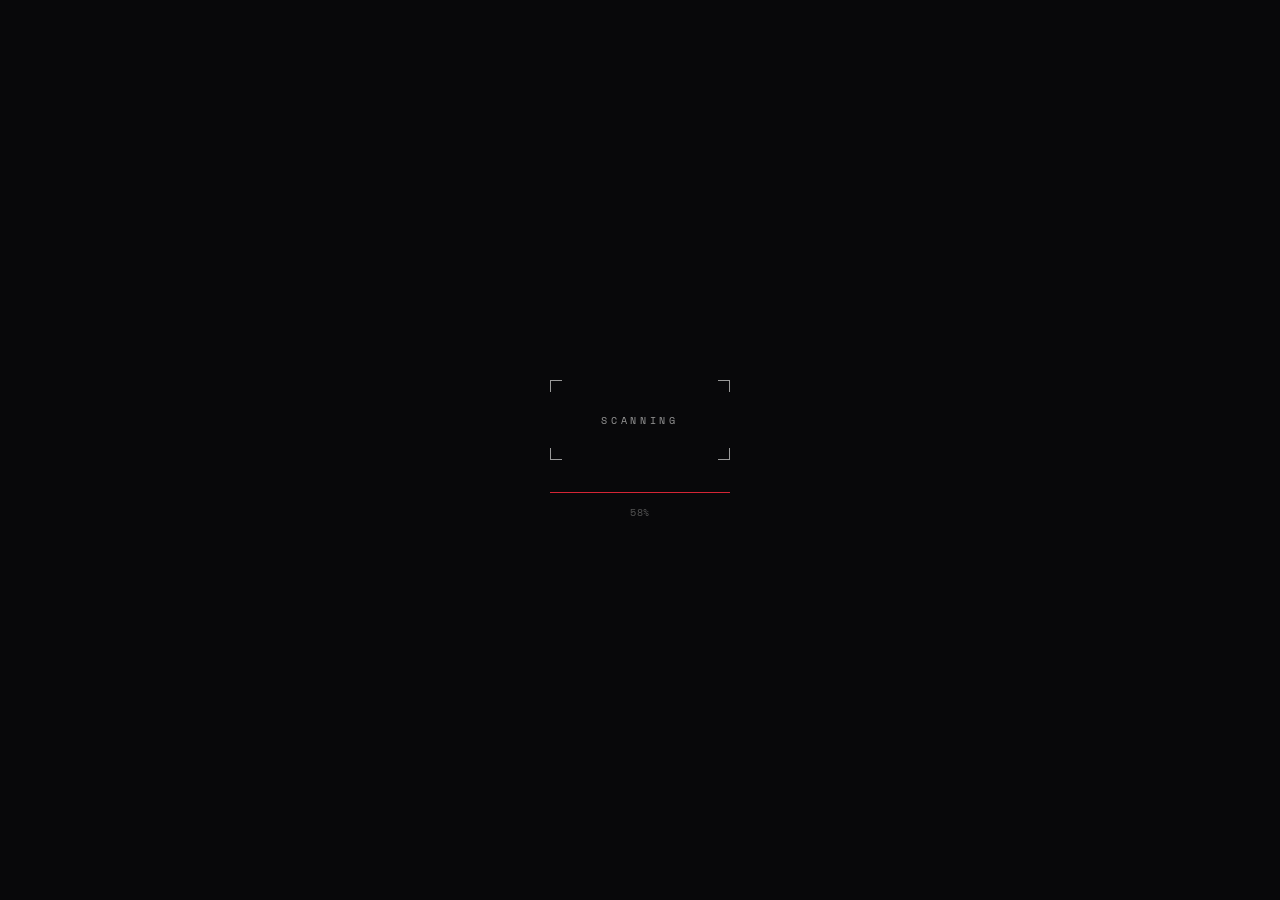
==== commit 6d42d2f4: "Multiple pages" ====
--- a/index.html
+++ b/index.html
@@ -3,405 +3,156 @@
 <head>
   <meta charset="UTF-8">
   <meta name="viewport" content="width=device-width, initial-scale=1.0">
-  <meta name="description" content="Artistic portfolio — visual works across monochrome, red, green, and experimental collections.">
+  <meta name="description" content="LilB4zyl — 3D Artist Portfolio. Visual works across monochrome, red, green, and experimental collections.">
   <title>LilB4zyl — Portfolio</title>
 
   <link rel="preconnect" href="https://fonts.googleapis.com">
   <link rel="preconnect" href="https://fonts.gstatic.com" crossorigin>
-  <link href="https://fonts.googleapis.com/css2?family=Space+Grotesk:wght@300;400;500;600;700&family=Instrument+Serif:ital@0;1&display=swap" rel="stylesheet">
+  <link href="https://fonts.googleapis.com/css2?family=Instrument+Serif:ital@0;1&family=Space+Grotesk:wght@300;400;500&family=Space+Mono:wght@400;700&display=swap" rel="stylesheet">
 
   <link rel="stylesheet" href="style.css">
 </head>
-<body>
+<body class="page-menu">
 
-  <!-- Loader Overlay -->
+  <!-- ═══════════ LOADER ═══════════ -->
   <div class="loader" id="loader">
-    <div class="loader-text">PORTFOLIO</div>
-    <div class="loader-bar"><div class="loader-fill"></div></div>
+    <div class="loader-inner">
+      <div class="loader-reticle">
+        <span class="corner c-tl"></span>
+        <span class="corner c-tr"></span>
+        <span class="corner c-bl"></span>
+        <span class="corner c-br"></span>
+        <span class="loader-label">SCANNING</span>
+      </div>
+      <div class="loader-bar"><div class="loader-fill"></div></div>
+      <span class="loader-pct" id="loader-pct">0%</span>
+    </div>
   </div>
 
-  <!-- Navigation -->
-  <header class="nav" id="nav">
-    <a href="#hero" class="nav-brand">LilB4zyl</a>
-    <nav class="nav-links">
-      <a href="#bw" class="nav-link" data-index="01">B&W</a>
-      <a href="#red" class="nav-link" data-index="02">Red</a>
-      <a href="#green" class="nav-link" data-index="03">Green</a>
-      <a href="#others" class="nav-link" data-index="04">Others</a>
-      <a href="#about" class="nav-link" data-index="05">About</a>
-    </nav>
-    <a href="#contact" class="nav-cta">Contact ↗</a>
-  </header>
+  <!-- ═══════════ FULL-SCREEN MENU ═══════════ -->
+  <main class="menu-viewport" id="menu-viewport">
 
-  <!-- Hero Section -->
-  <section class="hero" id="hero">
-    <div class="hero-inner">
-      <p class="hero-eyebrow">Visual Artist — Portfolio 2025–2026</p>
-      <h1 class="hero-title">
-        <span class="title-line">SELECTED</span>
-        <span class="title-line title-outline">WORKS &</span>
-        <span class="title-line">EXPLORATIONS</span>
-      </h1>
-      <div class="hero-footer">
-        <p class="hero-desc">Artworks spanning monochrome studies, chromatic experiments, and conceptual explorations.</p>
-        <a href="#bw" class="scroll-indicator">
-          <span class="scroll-text">Scroll</span>
-          <span class="scroll-line"></span>
-        </a>
-      </div>
-    </div>
-    <!-- Decorative grid lines -->
-    <div class="hero-grid-overlay"></div>
-  </section>
+    <!-- Background grid -->
+    <div class="menu-grid-bg"></div>
+    <div class="scan-lines"></div>
 
-  <!-- ============================================================
-       SECTION: BLACK & WHITE ARTWORKS
-       ============================================================ -->
-  <section class="gallery-section" id="bw">
-    <div class="section-label">
-      <span class="label-index">01</span>
-      <span class="label-line"></span>
-      <span class="label-text">Black & White</span>
+    <!-- SVG Leading Lines -->
+    <svg class="menu-lines" id="menu-lines" aria-hidden="true">
+      <defs>
+        <filter id="lineGlow">
+          <feGaussianBlur stdDeviation="1" result="blur"/>
+          <feMerge><feMergeNode in="blur"/><feMergeNode in="SourceGraphic"/></feMerge>
+        </filter>
+      </defs>
+      <!-- Dynamic lines drawn by JS from center reticle to each tracker -->
+    </svg>
+
+    <!-- Center Reticle / Crosshair -->
+    <div class="center-reticle" id="center-reticle">
+      <div class="reticle-ring"></div>
+      <div class="reticle-cross"></div>
+      <span class="reticle-label">TARGET SELECT</span>
     </div>
 
-    <div class="section-intro">
-      <h2 class="section-title">MONO<br><em>CHROME</em></h2>
-      <p class="section-desc">Studies in contrast, form, and negative space. Stripped of color to reveal structure and emotion.</p>
+    <!-- Top-left metadata -->
+    <div class="menu-meta menu-meta-tl">
+      <span class="mm-line">SYS: ACTIVE</span>
+      <span class="mm-line">FPS: 60.0</span>
+      <span class="mm-line" id="menu-time"></span>
     </div>
 
-    <!-- Horizontal Scrolling Gallery -->
-    <div class="carousel-wrapper">
-      <div class="carousel" data-carousel="bw">
-        <article class="project-card">
-          <div class="card-image bw-img-1">
-            <span class="card-number">001</span>
-          </div>
-          <div class="card-info">
-            <h3 class="card-title">Silent Architecture</h3>
-            <p class="card-desc">Charcoal study exploring urban decay through high-contrast shadow play and geometric reduction.</p>
-            <span class="card-tag">Charcoal / 2026</span>
-          </div>
-        </article>
-
-        <article class="project-card">
-          <div class="card-image bw-img-2">
-            <span class="card-number">002</span>
-          </div>
-          <div class="card-info">
-            <h3 class="card-title">Dissolving Forms</h3>
-            <p class="card-desc">Ink wash experiments on textured paper. Bodies deconstructing into abstract linework.</p>
-            <span class="card-tag">Ink Wash / 2025</span>
-          </div>
-        </article>
-
-        <article class="project-card">
-          <div class="card-image bw-img-3">
-            <span class="card-number">003</span>
-          </div>
-          <div class="card-info">
-            <h3 class="card-title">Fractured Light</h3>
-            <p class="card-desc">Digital exploration of light fragmentation through monochrome noise and grain textures.</p>
-            <span class="card-tag">Digital / 2025</span>
-          </div>
-        </article>
-
-        <article class="project-card">
-          <div class="card-image bw-img-4">
-            <span class="card-number">004</span>
-          </div>
-          <div class="card-info">
-            <h3 class="card-title">Void Portrait</h3>
-            <p class="card-desc">A series of portraits where subjects emerge from and retreat into absolute darkness.</p>
-            <span class="card-tag">Mixed Media / 2025</span>
-          </div>
-        </article>
-      </div>
-
-      <div class="carousel-controls">
-        <button class="carousel-btn carousel-prev" data-target="bw" aria-label="Previous">←</button>
-        <div class="carousel-progress">
-          <div class="carousel-progress-fill" data-progress="bw"></div>
-        </div>
-        <button class="carousel-btn carousel-next" data-target="bw" aria-label="Next">→</button>
-      </div>
-    </div>
-  </section>
-
-  <!-- ============================================================
-       SECTION: RED ARTWORKS
-       ============================================================ -->
-  <section class="gallery-section section-red" id="red">
-    <div class="section-label">
-      <span class="label-index">02</span>
-      <span class="label-line"></span>
-      <span class="label-text">Red Collection</span>
+    <!-- Top-right metadata -->
+    <div class="menu-meta menu-meta-tr">
+      <span class="mm-line">LilB4zyl_</span>
+      <span class="mm-line">3D ARTIST / PORTFOLIO</span>
+      <span class="mm-line" id="menu-coords">x:0000 y:0000</span>
     </div>
 
-    <div class="section-intro">
-      <h2 class="section-title">CRIM<br><em>SON</em></h2>
-      <p class="section-desc">Works driven by urgency, passion, and raw energy. Red as language — from whisper to scream.</p>
+    <!-- Bottom-center title -->
+    <div class="menu-title-block">
+      <h1 class="menu-title">
+        <span class="mt-row">SELECTED</span>
+        <span class="mt-row"><em>Works</em></span>
+      </h1>
+      <p class="menu-subtitle">Choose a collection to explore</p>
     </div>
 
-    <div class="carousel-wrapper">
-      <div class="carousel" data-carousel="red">
-        <article class="project-card">
-          <div class="card-image red-img-1">
-            <span class="card-number">005</span>
-          </div>
-          <div class="card-info">
-            <h3 class="card-title">Pulse</h3>
-            <p class="card-desc">Visceral mixed-media piece exploring circulatory systems as abstract pattern language.</p>
-            <span class="card-tag">Mixed Media / 2026</span>
-          </div>
-        </article>
-
-        <article class="project-card">
-          <div class="card-image red-img-2">
-            <span class="card-number">006</span>
-          </div>
-          <div class="card-info">
-            <h3 class="card-title">Burning Archive</h3>
-            <p class="card-desc">Found imagery overlaid with vermillion washes. Memory as combustion.</p>
-            <span class="card-tag">Collage / 2025</span>
-          </div>
-        </article>
-
-        <article class="project-card">
-          <div class="card-image red-img-3">
-            <span class="card-number">007</span>
-          </div>
-          <div class="card-info">
-            <h3 class="card-title">Signal / Noise</h3>
-            <p class="card-desc">Digital glitch art rendered in monochrome red. Exploring data corruption as aesthetic.</p>
-            <span class="card-tag">Digital / 2026</span>
-          </div>
-        </article>
-
-        <article class="project-card">
-          <div class="card-image red-img-4">
-            <span class="card-number">008</span>
-          </div>
-          <div class="card-info">
-            <h3 class="card-title">Anatomy of Rage</h3>
-            <p class="card-desc">Aggressive brushwork on large-format canvas. Pure emotional discharge in red oxide.</p>
-            <span class="card-tag">Oil / 2025</span>
-          </div>
-        </article>
-      </div>
-
-      <div class="carousel-controls">
-        <button class="carousel-btn carousel-prev" data-target="red" aria-label="Previous">←</button>
-        <div class="carousel-progress">
-          <div class="carousel-progress-fill" data-progress="red"></div>
-        </div>
-        <button class="carousel-btn carousel-next" data-target="red" aria-label="Next">→</button>
-      </div>
-    </div>
-  </section>
-
-  <!-- ============================================================
-       SECTION: GREEN ARTWORKS
-       ============================================================ -->
-  <section class="gallery-section section-green" id="green">
-    <div class="section-label">
-      <span class="label-index">03</span>
-      <span class="label-line"></span>
-      <span class="label-text">Green Collection</span>
-    </div>
-
-    <div class="section-intro">
-      <h2 class="section-title">VER<br><em>DANT</em></h2>
-      <p class="section-desc">Organic forms, growth, and entropy. Nature as an abstract system — cyclical and relentless.</p>
-    </div>
-
-    <div class="carousel-wrapper">
-      <div class="carousel" data-carousel="green">
-        <article class="project-card">
-          <div class="card-image green-img-1">
-            <span class="card-number">009</span>
-          </div>
-          <div class="card-info">
-            <h3 class="card-title">Overgrowth</h3>
-            <p class="card-desc">Botanical illustrations pushed past realism into hallucinatory overgrowth patterns.</p>
-            <span class="card-tag">Illustration / 2026</span>
-          </div>
-        </article>
-
-        <article class="project-card">
-          <div class="card-image green-img-2">
-            <span class="card-number">010</span>
-          </div>
-          <div class="card-info">
-            <h3 class="card-title">Moss Circuit</h3>
-            <p class="card-desc">Merging organic growth patterns with circuit-board geometry. Nature meets machine.</p>
-            <span class="card-tag">Digital / 2025</span>
-          </div>
-        </article>
-
-        <article class="project-card">
-          <div class="card-image green-img-3">
-            <span class="card-number">011</span>
-          </div>
-          <div class="card-info">
-            <h3 class="card-title">Canopy Fragments</h3>
-            <p class="card-desc">Layered transparencies capturing light filtered through dense forest canopy.</p>
-            <span class="card-tag">Photography / 2025</span>
-          </div>
-        </article>
-
-        <article class="project-card">
-          <div class="card-image green-img-4">
-            <span class="card-number">012</span>
-          </div>
-          <div class="card-info">
-            <h3 class="card-title">Decomposition Study</h3>
-            <p class="card-desc">Time-lapse watercolor series documenting organic decay as beautiful transformation.</p>
-            <span class="card-tag">Watercolor / 2025</span>
-          </div>
-        </article>
-      </div>
-
-      <div class="carousel-controls">
-        <button class="carousel-btn carousel-prev" data-target="green" aria-label="Previous">←</button>
-        <div class="carousel-progress">
-          <div class="carousel-progress-fill" data-progress="green"></div>
-        </div>
-        <button class="carousel-btn carousel-next" data-target="green" aria-label="Next">→</button>
-      </div>
-    </div>
-  </section>
-
-  <!-- ============================================================
-       SECTION: OTHERS
-       ============================================================ -->
-  <section class="gallery-section section-others" id="others">
-    <div class="section-label">
-      <span class="label-index">04</span>
-      <span class="label-line"></span>
-      <span class="label-text">Other Works</span>
-    </div>
-
-    <div class="section-intro">
-      <h2 class="section-title">EXPERI<br><em>MENTAL</em></h2>
-      <p class="section-desc">Works that defy categorization. Cross-medium experiments, collaborations, and unfinished thoughts.</p>
-    </div>
-
-    <div class="carousel-wrapper">
-      <div class="carousel" data-carousel="others">
-        <article class="project-card">
-          <div class="card-image other-img-1">
-            <span class="card-number">013</span>
-          </div>
-          <div class="card-info">
-            <h3 class="card-title">Untitled (Transmission)</h3>
-            <p class="card-desc">Multi-channel video installation exploring radio frequency as visual medium.</p>
-            <span class="card-tag">Video / 2026</span>
-          </div>
-        </article>
-
-        <article class="project-card">
-          <div class="card-image other-img-2">
-            <span class="card-number">014</span>
-          </div>
-          <div class="card-info">
-            <h3 class="card-title">Ghost Typography</h3>
-            <p class="card-desc">Experimental type design derived from erosion patterns on concrete surfaces.</p>
-            <span class="card-tag">Type Design / 2025</span>
-          </div>
-        </article>
-
-        <article class="project-card">
-          <div class="card-image other-img-3">
-            <span class="card-number">015</span>
-          </div>
-          <div class="card-info">
-            <h3 class="card-title">Synthetic Landscape</h3>
-            <p class="card-desc">AI-assisted terrain generation sculpted and repainted by hand. Human–machine collaboration.</p>
-            <span class="card-tag">Mixed / 2026</span>
-          </div>
-        </article>
-
-        <article class="project-card">
-          <div class="card-image other-img-4">
-            <span class="card-number">016</span>
-          </div>
-          <div class="card-info">
-            <h3 class="card-title">Sound Drawings</h3>
-            <p class="card-desc">Marks generated in direct response to ambient field recordings. Drawing as listening.</p>
-            <span class="card-tag">Pen / 2025</span>
-          </div>
-        </article>
-      </div>
-
-      <div class="carousel-controls">
-        <button class="carousel-btn carousel-prev" data-target="others" aria-label="Previous">←</button>
-        <div class="carousel-progress">
-          <div class="carousel-progress-fill" data-progress="others"></div>
-        </div>
-        <button class="carousel-btn carousel-next" data-target="others" aria-label="Next">→</button>
-      </div>
-    </div>
-  </section>
-
-  <!-- ============================================================
-       ABOUT SECTION
-       ============================================================ -->
-  <section class="about" id="about">
-    <div class="about-inner">
-      <div class="about-portrait">
-        <div class="portrait-frame">
-          <span>Your Photo</span>
+    <!-- ── TRACKER: RED ── -->
+    <a href="red.html" class="tracker tracker-red" id="tracker-red">
+      <div class="tracker-box">
+        <span class="corner c-tl"></span>
+        <span class="corner c-tr"></span>
+        <span class="corner c-bl"></span>
+        <span class="corner c-br"></span>
+        <span class="crosshair-mark"></span>
+        <div class="tracker-content">
+          <span class="tracker-cat">RED</span>
+          <span class="tracker-sub">chromatic.01 — 3 works</span>
+          <span class="tracker-coords">x:847 y:213</span>
         </div>
       </div>
-      <div class="about-content">
-        <h2 class="section-title">ABOUT<br><em>THE ARTIST</em></h2>
-        <p class="about-bio">
-          A visual artist exploring the boundaries between analog and digital, chaos and order.
-          This portfolio is an evolving archive — add your own bio, medium preferences, and artistic philosophy here.
-        </p>
-        <div class="about-stats">
-          <div class="stat">
-            <span class="stat-number">16+</span>
-            <span class="stat-label">Projects</span>
-          </div>
-          <div class="stat">
-            <span class="stat-number">4</span>
-            <span class="stat-label">Collections</span>
-          </div>
-          <div class="stat">
-            <span class="stat-number">2025</span>
-            <span class="stat-label">Since</span>
-          </div>
-        </div>
-        <div class="about-links">
-          <a href="#" class="btn-link">Download CV ↗</a>
-          <a href="#" class="btn-link">View Process ↗</a>
+      <span class="tracker-pulse"></span>
+    </a>
+
+    <!-- ── TRACKER: BLACK & WHITE ── -->
+    <a href="bw.html" class="tracker tracker-bw" id="tracker-bw">
+      <div class="tracker-box">
+        <span class="corner c-tl"></span>
+        <span class="corner c-tr"></span>
+        <span class="corner c-bl"></span>
+        <span class="corner c-br"></span>
+        <span class="crosshair-mark"></span>
+        <div class="tracker-content">
+          <span class="tracker-cat">BLACK &amp; WHITE</span>
+          <span class="tracker-sub">monochrome.02 — 3 works</span>
+          <span class="tracker-coords">x:124 y:567</span>
         </div>
       </div>
-    </div>
-  </section>
+      <span class="tracker-pulse"></span>
+    </a>
 
-  <!-- ============================================================
-       CONTACT / FOOTER
-       ============================================================ -->
-  <footer class="contact" id="contact">
-    <div class="contact-inner">
-      <p class="contact-eyebrow">05 — Get in Touch</p>
-      <h2 class="contact-title">LET'S<br><em>CONNECT</em></h2>
-      <p class="contact-desc">Open for commissions, collaborations, exhibitions, and conversations.</p>
-      <a href="mailto:your-email@example.com" class="contact-email">your-email@example.com</a>
-      <div class="contact-socials">
-        <a href="#" class="social" target="_blank" rel="noopener noreferrer">Instagram</a>
-        <a href="#" class="social" target="_blank" rel="noopener noreferrer">ArtStation</a>
-        <a href="#" class="social" target="_blank" rel="noopener noreferrer">Behance</a>
-        <a href="#" class="social" target="_blank" rel="noopener noreferrer">GitHub</a>
+    <!-- ── TRACKER: GREEN ── -->
+    <a href="green.html" class="tracker tracker-green" id="tracker-green">
+      <div class="tracker-box">
+        <span class="corner c-tl"></span>
+        <span class="corner c-tr"></span>
+        <span class="corner c-bl"></span>
+        <span class="corner c-br"></span>
+        <span class="crosshair-mark"></span>
+        <div class="tracker-content">
+          <span class="tracker-cat">GREEN</span>
+          <span class="tracker-sub">organic.03 — 3 works</span>
+          <span class="tracker-coords">x:312 y:891</span>
+        </div>
       </div>
-    </div>
-    <div class="footer-bottom">
+      <span class="tracker-pulse"></span>
+    </a>
+
+    <!-- ── TRACKER: OTHER ── -->
+    <a href="other.html" class="tracker tracker-other" id="tracker-other">
+      <div class="tracker-box">
+        <span class="corner c-tl"></span>
+        <span class="corner c-tr"></span>
+        <span class="corner c-bl"></span>
+        <span class="corner c-br"></span>
+        <span class="crosshair-mark"></span>
+        <div class="tracker-content">
+          <span class="tracker-cat">OTHER</span>
+          <span class="tracker-sub">experimental.04 — 3 works</span>
+          <span class="tracker-coords">x:695 y:442</span>
+        </div>
+      </div>
+      <span class="tracker-pulse"></span>
+    </a>
+
+    <!-- Bottom bar -->
+    <div class="menu-footer">
       <span>&copy; 2026 LilB4zyl</span>
+      <a href="#" class="menu-footer-link">About</a>
+      <a href="mailto:your-email@example.com" class="menu-footer-link">Contact</a>
       <span>All rights reserved</span>
     </div>
-  </footer>
+  </main>
 
   <script src="script.js"></script>
 </body>
--- a/style.css
+++ b/style.css
@@ -1,871 +1,748 @@
 /* ==========================================================================
-   LilB4zyl Portfolio — Futuristic Minimal
-   Black & White + Red Accent Palette
+   LilB4zyl — Multi-Page Portfolio
+   HUD Menu + Category Gallery Pages
    ========================================================================== */
 
 /* --------------------------------------------------------------------------
-   1. Design Tokens
+   1. DESIGN TOKENS
    -------------------------------------------------------------------------- */
 :root {
-  /* Core Palette */
-  --black: #0a0a0a;
-  --black-soft: #111111;
-  --black-card: #141414;
-  --black-elevated: #1a1a1a;
-  --white: #f5f5f5;
-  --white-dim: #b0b0b0;
-  --white-muted: #6a6a6a;
-  --border: rgba(255, 255, 255, 0.08);
-  --border-hover: rgba(255, 255, 255, 0.18);
-
-  /* Accent */
-  --red: #e63946;
-  --red-glow: rgba(230, 57, 70, 0.15);
-  --red-dim: #c1121f;
-
-  /* Section-specific accents */
-  --green: #2d6a4f;
-  --green-glow: rgba(45, 106, 79, 0.15);
-
-  /* Typography */
-  --font-display: 'Instrument Serif', Georgia, serif;
-  --font-body: 'Space Grotesk', -apple-system, BlinkMacSystemFont, 'Segoe UI', sans-serif;
-
-  /* Spacing */
-  --max-w: 1400px;
-  --section-pad: clamp(4rem, 10vw, 8rem);
-
-  /* Transitions */
+  --bg: #08080a;
+  --bg-soft: #0e0e11;
+  --surface: #121215;
+  --white: #eaeaea;
+  --white-dim: #999;
+  --white-muted: #555;
+  --border: rgba(255,255,255,0.06);
+  --border-light: rgba(255,255,255,0.14);
+
+  --red: #d42535;
+  --red-soft: rgba(212,37,53,0.1);
+  --green: #2a7a4f;
+  --green-soft: rgba(42,122,79,0.1);
+  --blue: #4a6fa5;
+  --blue-soft: rgba(74,111,165,0.1);
+
+  /* Per-page accent (overridden by body class) */
+  --accent: var(--red);
+  --accent-soft: var(--red-soft);
+
+  --serif: 'Instrument Serif', Georgia, serif;
+  --sans: 'Space Grotesk', sans-serif;
+  --mono: 'Space Mono', 'Courier New', monospace;
+
+  --pad: clamp(1.5rem, 4vw, 3rem);
   --ease: cubic-bezier(0.16, 1, 0.3, 1);
-  --t-fast: 0.25s var(--ease);
-  --t-med: 0.5s var(--ease);
-  --t-slow: 0.8s var(--ease);
-}
-
-/* --------------------------------------------------------------------------
-   2. Reset & Base
-   -------------------------------------------------------------------------- */
-*, *::before, *::after {
-  margin: 0;
-  padding: 0;
-  box-sizing: border-box;
-}
-
-html {
-  scroll-behavior: smooth;
-  font-size: 16px;
-  scrollbar-width: thin;
-  scrollbar-color: var(--white-muted) var(--black);
-}
-
-body {
-  background: var(--black);
-  color: var(--white);
-  font-family: var(--font-body);
-  line-height: 1.6;
-  -webkit-font-smoothing: antialiased;
-  overflow-x: hidden;
-}
-
-a {
-  color: inherit;
-  text-decoration: none;
-  transition: color var(--t-fast);
-}
-
-button {
-  font-family: inherit;
-  border: none;
-  background: none;
-  cursor: pointer;
-  color: inherit;
-}
-
-::selection {
-  background: var(--red);
-  color: var(--white);
-}
-
-/* --------------------------------------------------------------------------
-   3. Loader
+}
+
+/* Per-gallery accent overrides */
+.gallery-red  { --accent: var(--red);   --accent-soft: var(--red-soft); }
+.gallery-bw   { --accent: var(--white); --accent-soft: rgba(255,255,255,0.06); }
+.gallery-green { --accent: var(--green); --accent-soft: var(--green-soft); }
+.gallery-other { --accent: var(--blue);  --accent-soft: var(--blue-soft); }
+
+/* --------------------------------------------------------------------------
+   2. RESET
+   -------------------------------------------------------------------------- */
+*, *::before, *::after { margin:0; padding:0; box-sizing:border-box; }
+html { scroll-behavior:smooth; font-size:16px; scrollbar-width:thin; scrollbar-color:var(--white-muted) var(--bg); }
+body { background:var(--bg); color:var(--white); font-family:var(--sans); line-height:1.6; -webkit-font-smoothing:antialiased; overflow-x:hidden; }
+a { color:inherit; text-decoration:none; transition:color 0.3s ease; }
+button { font-family:inherit; border:none; background:none; cursor:pointer; color:inherit; }
+img { display:block; max-width:100%; height:auto; }
+::selection { background:var(--accent); color:var(--white); }
+
+/* --------------------------------------------------------------------------
+   3. SHARED: CORNER BRACKETS
+   -------------------------------------------------------------------------- */
+.corner {
+  position: absolute;
+  width: 12px;
+  height: 12px;
+}
+.c-tl { top:0; left:0; border-top:1px solid var(--white-dim); border-left:1px solid var(--white-dim); }
+.c-tr { top:0; right:0; border-top:1px solid var(--white-dim); border-right:1px solid var(--white-dim); }
+.c-bl { bottom:0; left:0; border-bottom:1px solid var(--white-dim); border-left:1px solid var(--white-dim); }
+.c-br { bottom:0; right:0; border-bottom:1px solid var(--white-dim); border-right:1px solid var(--white-dim); }
+
+/* Scan lines overlay */
+.scan-lines {
+  position:absolute; inset:0; pointer-events:none; z-index:1;
+  background: repeating-linear-gradient(0deg, transparent, transparent 2px, rgba(255,255,255,0.007) 2px, rgba(255,255,255,0.007) 4px);
+}
+
+/* --------------------------------------------------------------------------
+   4. LOADER
    -------------------------------------------------------------------------- */
 .loader {
-  position: fixed;
-  inset: 0;
-  z-index: 9999;
-  background: var(--black);
+  position:fixed; inset:0; z-index:10000; background:var(--bg);
+  display:flex; align-items:center; justify-content:center;
+  transition: opacity 0.6s ease 0.2s, visibility 0.6s ease 0.2s;
+}
+.loader.hidden { opacity:0; visibility:hidden; pointer-events:none; }
+.loader-inner { text-align:center; }
+
+.loader-reticle {
+  position:relative; width:180px; height:80px; margin:0 auto 2rem;
+  display:flex; align-items:center; justify-content:center;
+}
+
+.loader-label {
+  font-family:var(--mono); font-size:0.65rem; letter-spacing:0.35em; color:var(--white-dim);
+  animation: blink 1.2s step-end infinite;
+}
+
+@keyframes blink { 0%,100%{opacity:1;} 50%{opacity:0.3;} }
+
+.loader-bar { width:180px; height:1px; background:var(--border); margin:0 auto; overflow:hidden; }
+.loader-fill { width:0%; height:100%; background:var(--red); animation: fillBar 1.8s var(--ease) forwards; }
+@keyframes fillBar { to { width:100%; } }
+
+.loader-pct {
+  display:block; margin-top:0.75rem;
+  font-family:var(--mono); font-size:0.6rem; color:var(--white-muted); letter-spacing:0.1em;
+}
+
+/* --------------------------------------------------------------------------
+   5. MENU PAGE — FULL VIEWPORT HUD
+   -------------------------------------------------------------------------- */
+.menu-viewport {
+  position: relative;
+  width: 100vw;
+  height: 100vh;
+  overflow: hidden;
+}
+
+/* Background grid */
+.menu-grid-bg {
+  position:absolute; inset:0; z-index:0;
+  background-image:
+    linear-gradient(var(--border) 1px, transparent 1px),
+    linear-gradient(90deg, var(--border) 1px, transparent 1px);
+  background-size: 80px 80px;
+  opacity: 0.35;
+}
+
+/* SVG lines layer */
+.menu-lines {
+  position:absolute; inset:0; width:100%; height:100%;
+  pointer-events:none; z-index:5;
+}
+
+.menu-lines line {
+  stroke: var(--white-muted);
+  stroke-width: 0.6;
+  stroke-dasharray: 8 5;
+  opacity: 0.25;
+  transition: opacity 0.4s ease;
+}
+
+.menu-lines line.line-active {
+  opacity: 0.6;
+  stroke-width: 0.8;
+}
+
+/* Center reticle */
+.center-reticle {
+  position: absolute;
+  top: 50%;
+  left: 50%;
+  transform: translate(-50%, -50%);
+  z-index: 6;
   display: flex;
   flex-direction: column;
   align-items: center;
-  justify-content: center;
-  gap: 2rem;
-  transition: opacity 0.6s ease, visibility 0.6s ease;
-}
-
-.loader.hidden {
-  opacity: 0;
-  visibility: hidden;
+  gap: 1rem;
+}
+
+.reticle-ring {
+  width: 40px;
+  height: 40px;
+  border: 1px solid var(--white-muted);
+  border-radius: 50%;
+  position: relative;
+  animation: reticlePulse 3s ease-in-out infinite;
+}
+
+.reticle-ring::after {
+  content: '';
+  position: absolute;
+  top: 50%; left: 50%;
+  transform: translate(-50%, -50%);
+  width: 4px; height: 4px;
+  border-radius: 50%;
+  background: var(--red);
+}
+
+@keyframes reticlePulse {
+  0%, 100% { transform: scale(1); opacity: 0.5; }
+  50% { transform: scale(1.15); opacity: 0.9; }
+}
+
+.reticle-cross {
+  position: absolute;
+  top: 50%; left: 50%;
+  transform: translate(-50%, -50%);
+  width: 60px; height: 60px;
+}
+
+.reticle-cross::before,
+.reticle-cross::after {
+  content: '';
+  position: absolute;
+  background: var(--white-muted);
+  opacity: 0.3;
+}
+.reticle-cross::before { top:50%; left:0; width:100%; height:1px; transform:translateY(-50%); }
+.reticle-cross::after { top:0; left:50%; width:1px; height:100%; transform:translateX(-50%); }
+
+.reticle-label {
+  font-family: var(--mono);
+  font-size: 0.55rem;
+  letter-spacing: 0.25em;
+  color: var(--white-muted);
+}
+
+/* Menu metadata blocks */
+.menu-meta {
+  position: absolute;
+  z-index: 10;
+  display: flex;
+  flex-direction: column;
+  gap: 0.3rem;
+}
+
+.menu-meta-tl { top: var(--pad); left: var(--pad); }
+.menu-meta-tr { top: var(--pad); right: var(--pad); text-align: right; }
+
+.mm-line {
+  font-family: var(--mono);
+  font-size: 0.55rem;
+  letter-spacing: 0.1em;
+  color: var(--white-muted);
+}
+
+/* Menu title (bottom center) */
+.menu-title-block {
+  position: absolute;
+  bottom: 5rem;
+  left: 50%;
+  transform: translateX(-50%);
+  text-align: center;
+  z-index: 10;
+}
+
+.menu-title { margin-bottom: 0.75rem; }
+
+.mt-row {
+  display: block;
+  font-family: var(--serif);
+  font-size: clamp(2.5rem, 6vw, 4.5rem);
+  font-weight: 400;
+  line-height: 0.9;
+  letter-spacing: -0.02em;
+}
+
+.mt-row em { font-style: italic; color: var(--red); }
+
+.menu-subtitle {
+  font-family: var(--mono);
+  font-size: 0.65rem;
+  letter-spacing: 0.2em;
+  color: var(--white-muted);
+  text-transform: uppercase;
+}
+
+/* Menu footer */
+.menu-footer {
+  position: absolute;
+  bottom: var(--pad);
+  left: var(--pad);
+  right: var(--pad);
+  display: flex;
+  justify-content: space-between;
+  align-items: center;
+  z-index: 10;
+  font-family: var(--mono);
+  font-size: 0.55rem;
+  color: var(--white-muted);
+  letter-spacing: 0.08em;
+}
+
+.menu-footer-link { transition: color 0.3s ease; }
+.menu-footer-link:hover { color: var(--white); }
+
+/* --------------------------------------------------------------------------
+   6. HUD TRACKERS (Menu page)
+   -------------------------------------------------------------------------- */
+.page-menu .tracker {
+  position: absolute;
+  z-index: 15;
+  pointer-events: auto;
+  cursor: pointer;
+  text-decoration: none;
+}
+
+/* Tracker positions — arranged around the viewport */
+.page-menu .tracker-red {
+  top: 18%;
+  right: 12%;
+  animation: drift1 12s ease-in-out infinite;
+}
+.page-menu .tracker-bw {
+  top: 22%;
+  left: 10%;
+  animation: drift2 15s ease-in-out infinite;
+}
+.page-menu .tracker-green {
+  bottom: 32%;
+  left: 12%;
+  animation: drift3 11s ease-in-out infinite;
+}
+.page-menu .tracker-other {
+  bottom: 28%;
+  right: 14%;
+  animation: drift4 14s ease-in-out infinite;
+}
+
+@keyframes drift1 {
+  0%,100% { transform:translate(0,0) rotate(0deg); }
+  15% { transform:translate(7px,-9px) rotate(0.3deg); }
+  35% { transform:translate(-5px,5px) rotate(-0.2deg); }
+  55% { transform:translate(9px,7px) rotate(0.5deg); }
+  75% { transform:translate(-7px,-4px) rotate(-0.3deg); }
+}
+@keyframes drift2 {
+  0%,100% { transform:translate(0,0) rotate(0deg); }
+  20% { transform:translate(-8px,6px) rotate(-0.4deg); }
+  40% { transform:translate(6px,-7px) rotate(0.2deg); }
+  60% { transform:translate(-4px,9px) rotate(-0.1deg); }
+  80% { transform:translate(7px,-5px) rotate(0.3deg); }
+}
+@keyframes drift3 {
+  0%,100% { transform:translate(0,0) rotate(0deg); }
+  18% { transform:translate(6px,-8px) rotate(0.2deg); }
+  42% { transform:translate(-9px,4px) rotate(-0.5deg); }
+  65% { transform:translate(5px,10px) rotate(0.3deg); }
+  85% { transform:translate(-6px,-6px) rotate(-0.2deg); }
+}
+@keyframes drift4 {
+  0%,100% { transform:translate(0,0) rotate(0deg); }
+  22% { transform:translate(-6px,-7px) rotate(0.4deg); }
+  48% { transform:translate(8px,5px) rotate(-0.3deg); }
+  72% { transform:translate(-5px,8px) rotate(0.2deg); }
+  88% { transform:translate(7px,-9px) rotate(-0.4deg); }
+}
+
+/* Tracker box */
+.tracker-box {
+  position: relative;
+  padding: 1rem 1.5rem;
+  min-width: 160px;
+  transition: background 0.3s ease, border-color 0.3s ease;
+}
+
+.tracker:hover .tracker-box {
+  background: rgba(255,255,255,0.03);
+}
+
+.tracker-box .corner { width: 12px; height: 12px; transition: all 0.3s ease; }
+
+.tracker-red .corner { border-color: var(--red) !important; }
+.tracker-bw .corner { border-color: var(--white-dim) !important; }
+.tracker-green .corner { border-color: var(--green) !important; }
+.tracker-other .corner { border-color: var(--blue) !important; }
+
+/* Expand corners on hover */
+.tracker:hover .corner { width: 16px; height: 16px; }
+
+/* Crosshair mark inside box */
+.crosshair-mark {
+  position: absolute;
+  top: 50%; left: 50%;
+  transform: translate(-50%, -50%);
+  width: 20px; height: 20px;
+  opacity: 0.25;
+}
+.crosshair-mark::before,
+.crosshair-mark::after {
+  content: ''; position: absolute; background: var(--white-muted);
+}
+.crosshair-mark::before { top:50%; left:0; width:100%; height:1px; transform:translateY(-50%); }
+.crosshair-mark::after { top:0; left:50%; width:1px; height:100%; transform:translateX(-50%); }
+
+.tracker-content { position: relative; z-index: 2; }
+
+.tracker-cat {
+  display: block;
+  font-family: var(--mono);
+  font-size: 0.75rem;
+  font-weight: 700;
+  letter-spacing: 0.2em;
+  margin-bottom: 0.25rem;
+  transition: letter-spacing 0.3s ease;
+}
+
+.tracker:hover .tracker-cat { letter-spacing: 0.3em; }
+
+.tracker-red .tracker-cat { color: var(--red); }
+.tracker-bw .tracker-cat { color: var(--white); }
+.tracker-green .tracker-cat { color: var(--green); }
+.tracker-other .tracker-cat { color: var(--blue); }
+
+.tracker-sub {
+  display: block;
+  font-family: var(--mono);
+  font-size: 0.55rem;
+  color: var(--white-muted);
+  letter-spacing: 0.08em;
+  margin-bottom: 0.2rem;
+}
+
+.tracker-coords {
+  font-family: var(--mono);
+  font-size: 0.5rem;
+  color: var(--white-muted);
+  opacity: 0.4;
+  animation: coordFlicker 3s step-end infinite;
+}
+
+@keyframes coordFlicker {
+  0%,90%,100% { opacity:0.4; }
+  92% { opacity:0.1; }
+  94% { opacity:0.6; }
+  96% { opacity:0.15; }
+}
+
+/* Pulse ring on hover */
+.tracker-pulse {
+  position: absolute;
+  top: 50%; left: 50%;
+  transform: translate(-50%, -50%);
+  width: 100%; height: 100%;
+  border: 1px solid transparent;
   pointer-events: none;
-}
-
-.loader-text {
-  font-family: var(--font-display);
-  font-size: clamp(2rem, 5vw, 4rem);
-  letter-spacing: 0.3em;
-  color: var(--white);
-}
-
-.loader-bar {
-  width: 200px;
-  height: 2px;
-  background: var(--border);
-  border-radius: 1px;
-  overflow: hidden;
-}
-
-.loader-fill {
-  width: 0%;
-  height: 100%;
-  background: var(--red);
-  animation: loaderFill 1.6s var(--ease) forwards;
-}
-
-@keyframes loaderFill {
-  to { width: 100%; }
-}
-
-/* --------------------------------------------------------------------------
-   4. Navigation
-   -------------------------------------------------------------------------- */
-.nav {
+  transition: all 0.3s ease;
+}
+
+.tracker-red:hover .tracker-pulse { border-color: var(--red); box-shadow: 0 0 30px var(--red-soft), inset 0 0 30px var(--red-soft); }
+.tracker-bw:hover .tracker-pulse { border-color: var(--white-dim); box-shadow: 0 0 30px rgba(255,255,255,0.05), inset 0 0 30px rgba(255,255,255,0.03); }
+.tracker-green:hover .tracker-pulse { border-color: var(--green); box-shadow: 0 0 30px var(--green-soft), inset 0 0 30px var(--green-soft); }
+.tracker-other:hover .tracker-pulse { border-color: var(--blue); box-shadow: 0 0 30px var(--blue-soft), inset 0 0 30px var(--blue-soft); }
+
+/* --------------------------------------------------------------------------
+   7. GALLERY NAV (Category pages)
+   -------------------------------------------------------------------------- */
+.gallery-nav {
   position: fixed;
-  top: 0;
-  left: 0;
-  right: 0;
+  top: 0; left: 0; right: 0;
   z-index: 1000;
   display: flex;
   align-items: center;
   justify-content: space-between;
-  padding: 1.5rem clamp(1.5rem, 4vw, 3rem);
-  background: rgba(10, 10, 10, 0.7);
+  padding: 1.2rem var(--pad);
+  background: rgba(8,8,10,0.8);
   backdrop-filter: blur(20px);
   -webkit-backdrop-filter: blur(20px);
   border-bottom: 1px solid var(--border);
-  transition: transform var(--t-med);
-}
-
-.nav.nav-hidden {
-  transform: translateY(-100%);
-}
-
-.nav-brand {
-  font-family: var(--font-body);
-  font-size: 1.1rem;
-  font-weight: 600;
+}
+
+.back-link {
+  font-family: var(--mono);
+  font-size: 0.7rem;
+  letter-spacing: 0.1em;
+  color: var(--white-dim);
+  transition: color 0.3s ease;
+}
+.back-link:hover { color: var(--accent); }
+
+.gallery-nav-center {
+  display: flex;
+  align-items: center;
+  gap: 0.75rem;
+}
+
+.nav-cat-indicator {
+  width: 8px;
+  height: 8px;
+  border-radius: 50%;
+  animation: indicatorPulse 2s ease-in-out infinite;
+}
+
+.red-indicator { background: var(--red); box-shadow: 0 0 10px var(--red-soft); }
+.bw-indicator { background: var(--white-dim); box-shadow: 0 0 10px rgba(255,255,255,0.1); }
+.green-indicator { background: var(--green); box-shadow: 0 0 10px var(--green-soft); }
+.other-indicator { background: var(--blue); box-shadow: 0 0 10px var(--blue-soft); }
+
+@keyframes indicatorPulse {
+  0%,100% { opacity:0.7; transform:scale(1); }
+  50% { opacity:1; transform:scale(1.3); }
+}
+
+.nav-cat-name {
+  font-family: var(--mono);
+  font-size: 0.7rem;
   letter-spacing: 0.15em;
-  text-transform: uppercase;
-}
-
-.nav-brand:hover {
-  color: var(--red);
-}
-
-.nav-links {
-  display: flex;
-  gap: 2.5rem;
-}
-
-.nav-link {
-  font-size: 0.85rem;
-  font-weight: 400;
-  letter-spacing: 0.08em;
-  text-transform: uppercase;
   color: var(--white-dim);
-  position: relative;
-}
-
-.nav-link::before {
-  content: attr(data-index);
-  font-size: 0.6rem;
-  position: absolute;
-  top: -0.6rem;
-  left: 0;
-  color: var(--white-muted);
-  opacity: 0;
-  transform: translateY(4px);
-  transition: var(--t-fast);
-}
-
-.nav-link:hover {
-  color: var(--white);
-}
-
-.nav-link:hover::before {
-  opacity: 1;
-  transform: translateY(0);
-}
-
-.nav-cta {
-  font-size: 0.85rem;
-  font-weight: 500;
-  letter-spacing: 0.08em;
-  text-transform: uppercase;
-  color: var(--red);
-  border: 1px solid var(--red);
-  padding: 0.6rem 1.4rem;
-  transition: var(--t-fast);
-}
-
-.nav-cta:hover {
-  background: var(--red);
-  color: var(--white);
-}
-
-/* --------------------------------------------------------------------------
-   5. Hero Section
-   -------------------------------------------------------------------------- */
-.hero {
-  min-height: 100vh;
+}
+
+.nav-coords {
+  font-family: var(--mono);
+  font-size: 0.55rem;
+  color: var(--white-muted);
+  letter-spacing: 0.05em;
+}
+
+/* --------------------------------------------------------------------------
+   8. GALLERY HERO
+   -------------------------------------------------------------------------- */
+.gallery-hero {
+  min-height: 60vh;
   display: flex;
   align-items: flex-end;
-  padding: 0 clamp(1.5rem, 4vw, 3rem) clamp(3rem, 6vw, 5rem);
+  padding: 0 var(--pad) clamp(3rem, 6vw, 5rem);
   position: relative;
   overflow: hidden;
-}
-
-.hero-inner {
-  width: 100%;
-  max-width: var(--max-w);
-  margin: 0 auto;
+  border-bottom: 1px solid var(--border);
+}
+
+.gallery-hero-inner {
+  max-width: 1200px;
   position: relative;
   z-index: 2;
 }
 
-.hero-eyebrow {
-  font-size: 0.8rem;
-  letter-spacing: 0.2em;
-  text-transform: uppercase;
-  color: var(--white-muted);
+.hero-label {
+  position: relative;
+  display: inline-block;
+  padding: 0.6rem 1.2rem;
   margin-bottom: 2rem;
 }
 
-.hero-title {
-  margin-bottom: 3rem;
-}
-
-.title-line {
-  display: block;
-  font-family: var(--font-display);
+.hero-label .corner { border-color: var(--accent) !important; width: 10px; height: 10px; }
+
+.hero-label-text {
+  font-family: var(--mono);
+  font-size: 0.6rem;
+  letter-spacing: 0.25em;
+  color: var(--accent);
+}
+
+.gallery-hero-title {
+  font-family: var(--serif);
   font-size: clamp(4rem, 12vw, 10rem);
   font-weight: 400;
-  line-height: 0.9;
-  letter-spacing: -0.02em;
-}
-
-.title-outline {
-  -webkit-text-stroke: 1.5px var(--white);
-  color: transparent;
-}
-
-.title-outline em {
-  -webkit-text-stroke: 1.5px var(--red);
+  line-height: 0.85;
+  letter-spacing: -0.03em;
+  margin-bottom: 2rem;
+}
+
+.gallery-hero-title em {
   font-style: italic;
-}
-
-.hero-footer {
-  display: flex;
-  justify-content: space-between;
-  align-items: flex-end;
-  gap: 2rem;
-}
-
-.hero-desc {
-  max-width: 420px;
+  color: var(--accent);
+}
+
+.gallery-hero-desc {
+  max-width: 500px;
   font-size: 0.95rem;
   color: var(--white-dim);
   line-height: 1.7;
 }
 
-.scroll-indicator {
-  display: flex;
-  flex-direction: column;
-  align-items: center;
-  gap: 0.75rem;
-  color: var(--white-muted);
-}
-
-.scroll-text {
-  font-size: 0.7rem;
-  letter-spacing: 0.2em;
-  text-transform: uppercase;
-  writing-mode: vertical-rl;
-}
-
-.scroll-line {
-  display: block;
-  width: 1px;
-  height: 60px;
-  background: var(--white-muted);
+/* --------------------------------------------------------------------------
+   9. GALLERY GRID (Category pages)
+   -------------------------------------------------------------------------- */
+.gallery-grid-section {
+  padding: clamp(4rem, 8vw, 7rem) var(--pad);
+}
+
+.gallery-grid {
+  max-width: 1200px;
+  margin: 0 auto;
+  display: grid;
+  grid-template-columns: repeat(12, 1fr);
+  gap: 2rem;
+}
+
+/* Image size variants */
+.gi-large  { grid-column: span 7; }
+.gi-medium { grid-column: span 5; }
+.gi-wide   { grid-column: span 12; }
+
+.gallery-item {
+  opacity: 0;
+  transform: translateY(30px);
+  transition: opacity 0.8s var(--ease), transform 0.8s var(--ease);
+}
+
+.gallery-item.visible {
+  opacity: 1;
+  transform: translateY(0);
+}
+
+/* Image frame */
+.gi-frame {
   position: relative;
   overflow: hidden;
-}
-
-.scroll-line::after {
-  content: '';
-  position: absolute;
-  top: -100%;
-  left: 0;
+  background: var(--surface);
+  border: 1px solid var(--border);
+  transition: border-color 0.4s ease;
+}
+
+.gallery-item:hover .gi-frame { border-color: var(--accent); }
+
+.gi-img {
   width: 100%;
-  height: 100%;
-  background: var(--red);
-  animation: scrollPulse 2s ease-in-out infinite;
-}
-
-@keyframes scrollPulse {
-  0% { top: -100%; }
-  50% { top: 100%; }
-  100% { top: 100%; }
-}
-
-/* Hero grid overlay for futuristic feel */
-.hero-grid-overlay {
-  position: absolute;
-  inset: 0;
-  background-image:
-    linear-gradient(var(--border) 1px, transparent 1px),
-    linear-gradient(90deg, var(--border) 1px, transparent 1px);
-  background-size: 80px 80px;
-  opacity: 0.3;
-  pointer-events: none;
-}
-
-/* --------------------------------------------------------------------------
-   6. Gallery Sections (shared)
-   -------------------------------------------------------------------------- */
-.gallery-section {
-  padding: var(--section-pad) 0;
+  aspect-ratio: 4/3;
+  object-fit: cover;
+  transition: transform 0.8s var(--ease), filter 0.5s ease;
+  filter: grayscale(0.15) contrast(1.05);
+}
+
+.gi-large .gi-img { aspect-ratio: 4/3; }
+.gi-medium .gi-img { aspect-ratio: 3/4; }
+.gi-wide .gi-img { aspect-ratio: 16/9; }
+
+.gallery-item:hover .gi-img {
+  transform: scale(1.04);
+  filter: grayscale(0) contrast(1.1);
+}
+
+.gi-overlay {
+  position: absolute;
+  bottom: 0; left: 0; right: 0;
+  padding: 1rem;
+  background: linear-gradient(to top, rgba(8,8,10,0.7), transparent);
+  opacity: 0;
+  transition: opacity 0.4s ease;
+}
+
+.gallery-item:hover .gi-overlay { opacity: 1; }
+
+.gi-id {
+  font-family: var(--mono);
+  font-size: 0.6rem;
+  letter-spacing: 0.12em;
+  color: var(--accent);
+}
+
+/* Caption */
+.gi-caption { padding: 1.25rem 0 0; }
+
+.gi-title {
+  font-family: var(--serif);
+  font-size: 1.3rem;
+  font-weight: 400;
+  margin-bottom: 0.4rem;
+}
+
+.gi-desc {
+  font-size: 0.8rem;
+  color: var(--white-muted);
+  line-height: 1.65;
+  margin-bottom: 0.75rem;
+  max-width: 400px;
+}
+
+.gi-tag {
+  font-family: var(--mono);
+  font-size: 0.6rem;
+  letter-spacing: 0.1em;
+  color: var(--white-muted);
+  text-transform: uppercase;
   border-top: 1px solid var(--border);
-  position: relative;
-}
-
-/* Section Label (sticky sidebar index) */
-.section-label {
+  padding-top: 0.6rem;
+  display: block;
+}
+
+/* --------------------------------------------------------------------------
+   10. GALLERY FOOTER
+   -------------------------------------------------------------------------- */
+.gallery-footer {
+  padding: clamp(3rem, 6vw, 5rem) var(--pad);
+  border-top: 1px solid var(--border);
+}
+
+.gf-nav {
   display: flex;
-  align-items: center;
-  gap: 1rem;
-  padding: 0 clamp(1.5rem, 4vw, 3rem);
+  justify-content: center;
+  gap: 3rem;
   margin-bottom: 3rem;
 }
 
-.label-index {
-  font-family: var(--font-body);
+.gf-link {
+  font-family: var(--mono);
   font-size: 0.75rem;
-  font-weight: 500;
-  letter-spacing: 0.15em;
-  color: var(--red);
-}
-
-.label-line {
-  flex: 0 0 40px;
-  height: 1px;
-  background: var(--border-hover);
-}
-
-.label-text {
-  font-size: 0.75rem;
-  letter-spacing: 0.15em;
-  text-transform: uppercase;
-  color: var(--white-muted);
-}
-
-/* Section Intro */
-.section-intro {
+  letter-spacing: 0.1em;
+  color: var(--white-dim);
+  transition: color 0.3s ease;
+}
+
+.gf-link:hover { color: var(--accent); }
+
+.gf-bottom {
   display: flex;
   justify-content: space-between;
-  align-items: flex-end;
-  gap: 2rem;
-  padding: 0 clamp(1.5rem, 4vw, 3rem);
-  margin-bottom: 3.5rem;
-}
-
-.section-title {
-  font-family: var(--font-display);
-  font-size: clamp(3rem, 8vw, 6rem);
-  font-weight: 400;
-  line-height: 0.85;
-  letter-spacing: -0.02em;
-}
-
-.section-title em {
-  font-style: italic;
-  color: var(--red);
-}
-
-/* Green section overrides */
-.section-green .section-title em {
-  color: var(--green);
-}
-
-.section-green .label-index {
-  color: var(--green);
-}
-
-.section-green .card-number {
-  color: var(--green);
-}
-
-.section-green .carousel-progress-fill {
-  background: var(--green) !important;
-}
-
-.section-green .carousel-btn:hover {
-  border-color: var(--green) !important;
-  color: var(--green) !important;
-}
-
-/* Others section uses white accent */
-.section-others .section-title em {
-  color: var(--white);
-}
-
-.section-desc {
-  max-width: 380px;
-  font-size: 0.9rem;
-  color: var(--white-muted);
-  line-height: 1.7;
-  flex-shrink: 0;
-}
-
-/* --------------------------------------------------------------------------
-   7. Horizontal Carousel
-   -------------------------------------------------------------------------- */
-.carousel-wrapper {
-  position: relative;
-}
-
-.carousel {
-  display: flex;
-  gap: 1.5rem;
-  padding: 0 clamp(1.5rem, 4vw, 3rem);
-  overflow-x: auto;
-  scroll-snap-type: x mandatory;
-  -webkit-overflow-scrolling: touch;
-  scrollbar-width: none;
-  cursor: grab;
-}
-
-.carousel::-webkit-scrollbar {
-  display: none;
-}
-
-.carousel:active {
-  cursor: grabbing;
-}
-
-/* --------------------------------------------------------------------------
-   8. Project Cards
-   -------------------------------------------------------------------------- */
-.project-card {
-  flex: 0 0 clamp(300px, 38vw, 480px);
-  scroll-snap-align: start;
-  background: var(--black-card);
-  border: 1px solid var(--border);
-  border-radius: 2px;
-  overflow: hidden;
-  transition: border-color var(--t-fast), transform var(--t-fast);
-}
-
-.project-card:hover {
-  border-color: var(--border-hover);
-  transform: translateY(-4px);
-}
-
-.card-image {
-  height: clamp(260px, 30vw, 380px);
-  position: relative;
-  overflow: hidden;
-  display: flex;
-  align-items: flex-end;
-  padding: 1.25rem;
-}
-
-.card-number {
-  font-family: var(--font-body);
-  font-size: 0.7rem;
-  font-weight: 600;
-  letter-spacing: 0.15em;
-  color: var(--red);
-  background: rgba(10, 10, 10, 0.7);
-  backdrop-filter: blur(6px);
-  padding: 0.4rem 0.8rem;
-  border-radius: 2px;
-  border: 1px solid rgba(255, 255, 255, 0.08);
-  position: relative;
-  z-index: 2;
-}
-
-/* B&W image placeholders — artistic gradients */
-.bw-img-1 {
-  background: linear-gradient(160deg, #1a1a1a 0%, #333 40%, #0d0d0d 70%, #222 100%);
-}
-.bw-img-2 {
-  background: linear-gradient(200deg, #2a2a2a 0%, #0f0f0f 50%, #1e1e1e 100%);
-}
-.bw-img-3 {
-  background: linear-gradient(135deg, #111 0%, #2d2d2d 30%, #0a0a0a 60%, #1f1f1f 100%);
-}
-.bw-img-4 {
-  background: linear-gradient(180deg, #252525 0%, #0e0e0e 60%, #1a1a1a 100%);
-}
-
-/* Red image placeholders */
-.red-img-1 {
-  background: linear-gradient(160deg, #1a0a0c 0%, #3a1015 40%, #0d0808 70%, #2a0e12 100%);
-}
-.red-img-2 {
-  background: linear-gradient(200deg, #2a1012 0%, #0f0808 50%, #1e0c0e 100%);
-}
-.red-img-3 {
-  background: linear-gradient(135deg, #110808 0%, #2d1215 30%, #0a0606 60%, #1f0d0f 100%);
-}
-.red-img-4 {
-  background: linear-gradient(180deg, #251012 0%, #0e0808 60%, #1a0c0d 100%);
-}
-
-/* Green image placeholders */
-.green-img-1 {
-  background: linear-gradient(160deg, #0a1a10 0%, #10352a 40%, #080d0a 70%, #0e2a1e 100%);
-}
-.green-img-2 {
-  background: linear-gradient(200deg, #102a1a 0%, #080f0a 50%, #0c1e14 100%);
-}
-.green-img-3 {
-  background: linear-gradient(135deg, #081108 0%, #152d1a 30%, #060a06 60%, #0d1f10 100%);
-}
-.green-img-4 {
-  background: linear-gradient(180deg, #10251a 0%, #080e0a 60%, #0c1a10 100%);
-}
-
-/* Others image placeholders — neutral cool tones */
-.other-img-1 {
-  background: linear-gradient(160deg, #14141a 0%, #1e1e2a 40%, #0d0d12 70%, #181825 100%);
-}
-.other-img-2 {
-  background: linear-gradient(200deg, #1a1a24 0%, #0f0f16 50%, #16161e 100%);
-}
-.other-img-3 {
-  background: linear-gradient(135deg, #101018 0%, #22222e 30%, #0a0a10 60%, #18181f 100%);
-}
-.other-img-4 {
-  background: linear-gradient(180deg, #1c1c24 0%, #0e0e14 60%, #141418 100%);
-}
-
-/* Card info */
-.card-info {
-  padding: 1.5rem;
-}
-
-.card-title {
-  font-family: var(--font-display);
-  font-size: 1.4rem;
-  font-weight: 400;
-  margin-bottom: 0.6rem;
-  line-height: 1.2;
-}
-
-.card-desc {
-  font-size: 0.85rem;
-  color: var(--white-muted);
-  line-height: 1.6;
-  margin-bottom: 1rem;
-}
-
-.card-tag {
-  font-size: 0.7rem;
-  letter-spacing: 0.12em;
-  text-transform: uppercase;
-  color: var(--white-dim);
+  padding-top: 1.5rem;
   border-top: 1px solid var(--border);
-  padding-top: 0.75rem;
-  display: block;
-}
-
-/* --------------------------------------------------------------------------
-   9. Carousel Controls
-   -------------------------------------------------------------------------- */
-.carousel-controls {
-  display: flex;
-  align-items: center;
-  gap: 1.5rem;
-  padding: 2rem clamp(1.5rem, 4vw, 3rem) 0;
-}
-
-.carousel-btn {
-  width: 48px;
-  height: 48px;
-  border: 1px solid var(--border);
-  display: flex;
-  align-items: center;
-  justify-content: center;
-  font-size: 1.1rem;
-  transition: var(--t-fast);
-  color: var(--white-dim);
-}
-
-.carousel-btn:hover {
-  border-color: var(--red);
-  color: var(--red);
-}
-
-.carousel-progress {
-  flex: 1;
-  max-width: 200px;
-  height: 2px;
-  background: var(--border);
-  border-radius: 1px;
-  overflow: hidden;
-}
-
-.carousel-progress-fill {
-  height: 100%;
-  width: 25%;
-  background: var(--red);
-  border-radius: 1px;
-  transition: width var(--t-med);
-}
-
-/* --------------------------------------------------------------------------
-   10. About Section
-   -------------------------------------------------------------------------- */
-.about {
-  padding: var(--section-pad) clamp(1.5rem, 4vw, 3rem);
-  border-top: 1px solid var(--border);
-}
-
-.about-inner {
-  max-width: var(--max-w);
-  margin: 0 auto;
-  display: grid;
-  grid-template-columns: 0.8fr 1fr;
-  gap: clamp(3rem, 6vw, 6rem);
-  align-items: center;
-}
-
-.portrait-frame {
-  width: 100%;
-  aspect-ratio: 3 / 4;
-  background: var(--black-card);
-  border: 1px dashed var(--border-hover);
-  display: flex;
-  align-items: center;
-  justify-content: center;
-  color: var(--white-muted);
-  font-size: 0.85rem;
-  letter-spacing: 0.1em;
-  text-transform: uppercase;
-}
-
-.about-bio {
-  font-size: 1.05rem;
-  color: var(--white-dim);
-  line-height: 1.8;
-  margin-top: 2rem;
-  margin-bottom: 2.5rem;
-}
-
-.about-stats {
-  display: flex;
-  gap: 3rem;
-  margin-bottom: 2.5rem;
-  padding-bottom: 2rem;
-  border-bottom: 1px solid var(--border);
-}
-
-.stat-number {
-  display: block;
-  font-family: var(--font-display);
-  font-size: 2.5rem;
-  font-weight: 400;
-  line-height: 1;
-  margin-bottom: 0.3rem;
-}
-
-.stat-label {
-  font-size: 0.7rem;
-  text-transform: uppercase;
-  letter-spacing: 0.15em;
-  color: var(--white-muted);
-}
-
-.about-links {
-  display: flex;
-  gap: 2rem;
-}
-
-.btn-link {
-  font-size: 0.85rem;
-  font-weight: 500;
-  letter-spacing: 0.08em;
-  text-transform: uppercase;
-  color: var(--white-dim);
-  padding-bottom: 4px;
-  border-bottom: 1px solid var(--border);
-  transition: var(--t-fast);
-}
-
-.btn-link:hover {
-  color: var(--red);
-  border-color: var(--red);
-}
-
-/* --------------------------------------------------------------------------
-   11. Contact / Footer
-   -------------------------------------------------------------------------- */
-.contact {
-  padding: var(--section-pad) clamp(1.5rem, 4vw, 3rem);
-  border-top: 1px solid var(--border);
-  text-align: center;
-}
-
-.contact-inner {
-  max-width: 700px;
-  margin: 0 auto;
-}
-
-.contact-eyebrow {
-  font-size: 0.75rem;
-  letter-spacing: 0.2em;
-  text-transform: uppercase;
-  color: var(--red);
-  margin-bottom: 2rem;
-}
-
-.contact-title {
-  font-family: var(--font-display);
-  font-size: clamp(3rem, 7vw, 5rem);
-  font-weight: 400;
-  line-height: 0.85;
-  margin-bottom: 1.5rem;
-}
-
-.contact-title em {
-  font-style: italic;
-  color: var(--red);
-}
-
-.contact-desc {
-  color: var(--white-muted);
-  font-size: 0.95rem;
-  margin-bottom: 2.5rem;
-}
-
-.contact-email {
-  display: inline-block;
-  font-size: 1.1rem;
-  font-weight: 500;
-  color: var(--white);
-  border: 1px solid var(--red);
-  padding: 1rem 2.5rem;
-  transition: var(--t-fast);
-  margin-bottom: 3rem;
-}
-
-.contact-email:hover {
-  background: var(--red);
-  color: var(--white);
-}
-
-.contact-socials {
-  display: flex;
-  justify-content: center;
-  gap: 2rem;
-  flex-wrap: wrap;
-}
-
-.social {
-  font-size: 0.8rem;
-  letter-spacing: 0.12em;
-  text-transform: uppercase;
-  color: var(--white-muted);
-  padding-bottom: 2px;
-  border-bottom: 1px solid transparent;
-  transition: var(--t-fast);
-}
-
-.social:hover {
-  color: var(--white);
-  border-color: var(--white);
-}
-
-.footer-bottom {
-  display: flex;
-  justify-content: space-between;
-  margin-top: 5rem;
-  padding-top: 2rem;
-  border-top: 1px solid var(--border);
-  font-size: 0.75rem;
+  font-family: var(--mono);
+  font-size: 0.55rem;
   color: var(--white-muted);
   letter-spacing: 0.06em;
 }
 
-/* --------------------------------------------------------------------------
-   12. Scroll Reveal Animations
-   -------------------------------------------------------------------------- */
-.gallery-section,
-.about-inner,
-.contact-inner {
-  opacity: 0;
-  transform: translateY(40px);
-  transition: opacity 0.8s var(--ease), transform 0.8s var(--ease);
-}
-
-.gallery-section.visible,
-.about-inner.visible,
-.contact-inner.visible {
-  opacity: 1;
-  transform: translateY(0);
-}
-
-/* --------------------------------------------------------------------------
-   13. Responsive
+.gf-time { letter-spacing: 0.08em; }
+
+/* --------------------------------------------------------------------------
+   11. RESPONSIVE
    -------------------------------------------------------------------------- */
 @media (max-width: 900px) {
-  .nav-links {
-    display: none;
+  /* Menu page trackers reposition for tablet */
+  .page-menu .tracker-red   { top: 12%; right: 5%; }
+  .page-menu .tracker-bw    { top: 25%; left: 5%; }
+  .page-menu .tracker-green { bottom: 35%; left: 5%; }
+  .page-menu .tracker-other { bottom: 22%; right: 5%; }
+
+  .menu-title-block { bottom: 4rem; }
+
+  .gallery-grid {
+    grid-template-columns: 1fr 1fr;
   }
-
-  .section-intro {
+  .gi-large, .gi-medium, .gi-wide {
+    grid-column: span 2;
+  }
+}
+
+@media (max-width: 600px) {
+  /* Menu: stack trackers vertically */
+  .page-menu .tracker {
+    position: relative;
+    top: auto !important; bottom: auto !important;
+    left: auto !important; right: auto !important;
+    animation: none !important;
+  }
+
+  .menu-viewport {
+    height: auto;
+    min-height: 100vh;
+    display: flex;
     flex-direction: column;
-    align-items: flex-start;
-  }
-
-  .about-inner {
-    grid-template-columns: 1fr;
-    gap: 3rem;
-  }
-
-  .about-portrait {
-    max-width: 300px;
-  }
-}
-
-@media (max-width: 600px) {
-  .hero-footer {
-    flex-direction: column;
-    align-items: flex-start;
-  }
-
-  .scroll-indicator {
-    display: none;
-  }
-
-  .about-stats {
+    align-items: center;
+    justify-content: center;
+    padding: 6rem var(--pad) 4rem;
     gap: 1.5rem;
   }
 
-  .footer-bottom {
-    flex-direction: column;
-    gap: 0.5rem;
-    text-align: center;
-  }
-}
+  .center-reticle { position: relative; top: auto; left: auto; transform: none; margin-bottom: 1rem; }
+  .menu-title-block { position: relative; bottom: auto; left: auto; transform: none; margin-bottom: 2rem; }
+  .menu-meta, .menu-grid-bg, .menu-lines { display: none; }
+  .menu-footer { position: relative; bottom: auto; left: auto; right: auto; flex-wrap: wrap; gap: 1rem; justify-content: center; margin-top: 2rem; }
+
+  .gallery-grid { grid-template-columns: 1fr; }
+  .gi-large, .gi-medium, .gi-wide { grid-column: span 1; }
+
+  .gallery-nav-center { display: none; }
+
+  .gf-nav { flex-direction: column; align-items: center; gap: 1rem; }
+  .gf-bottom { flex-direction: column; text-align: center; gap: 0.5rem; }
+}
